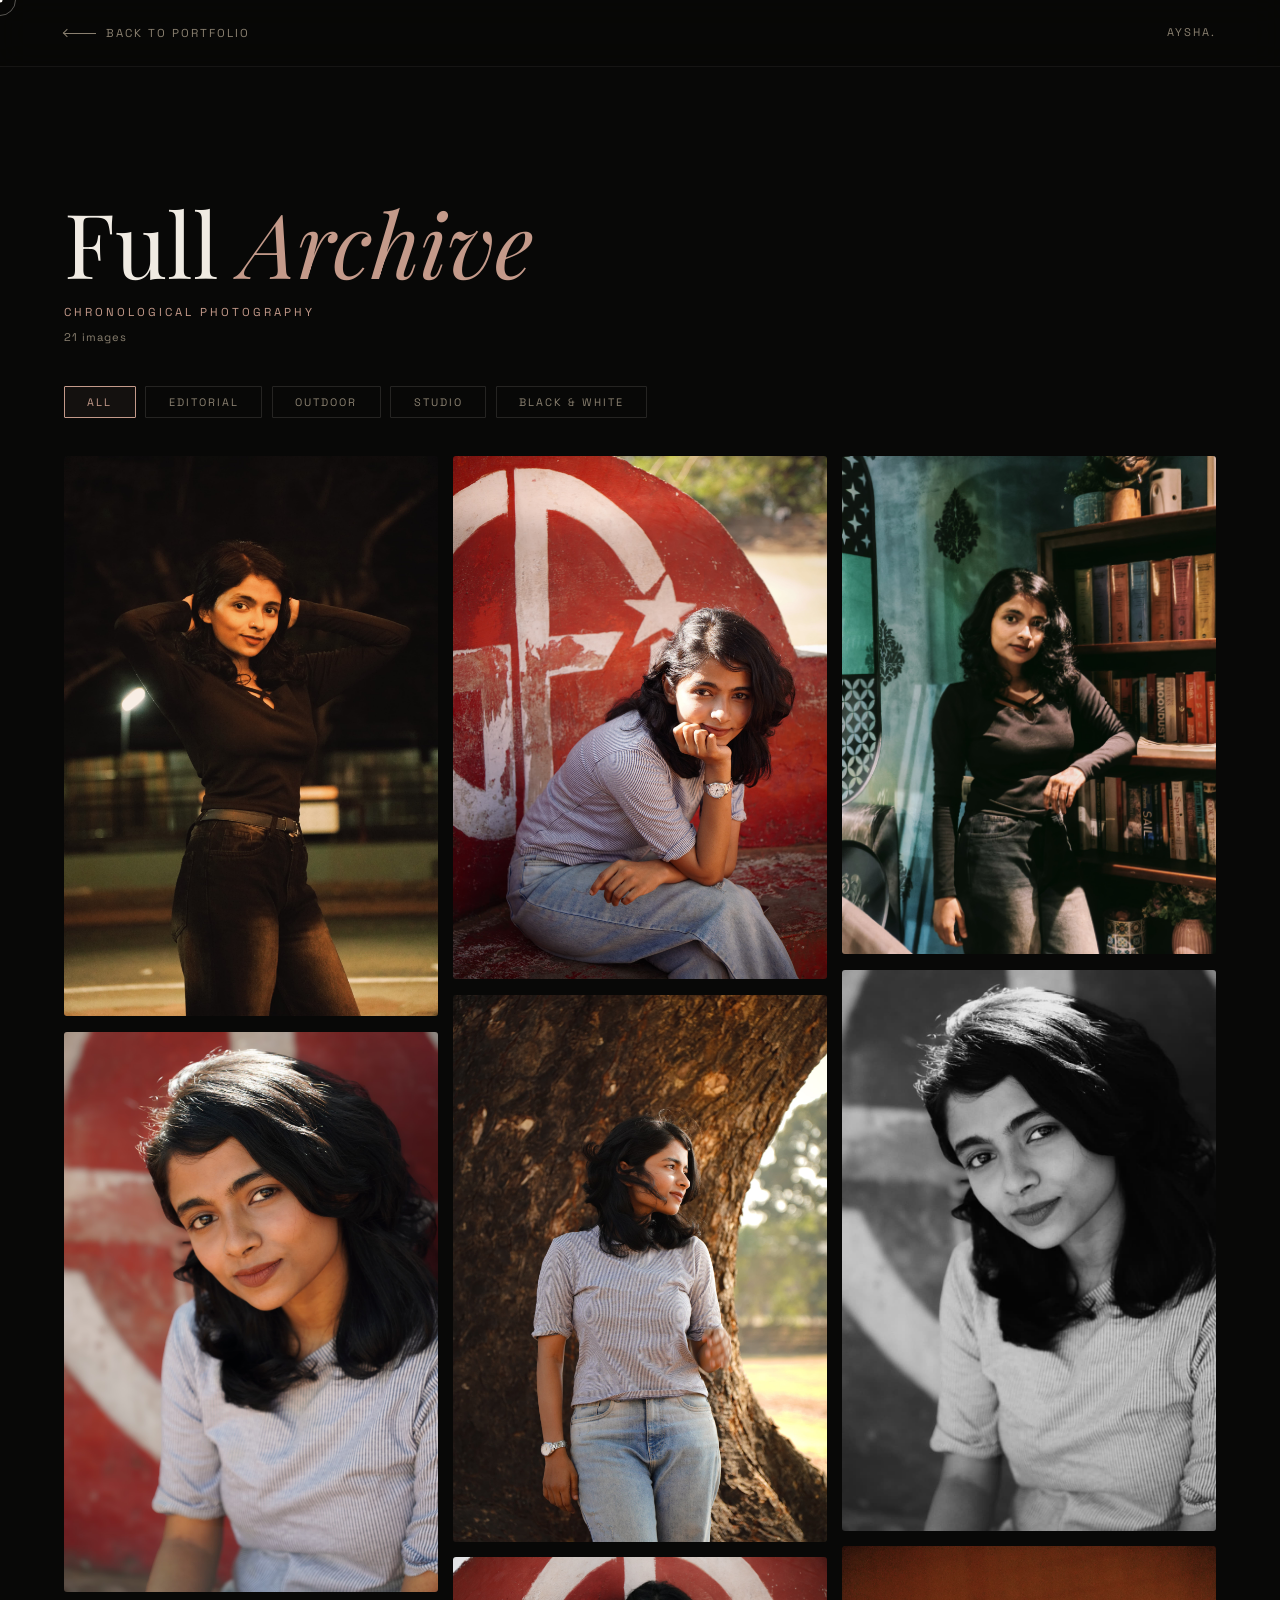
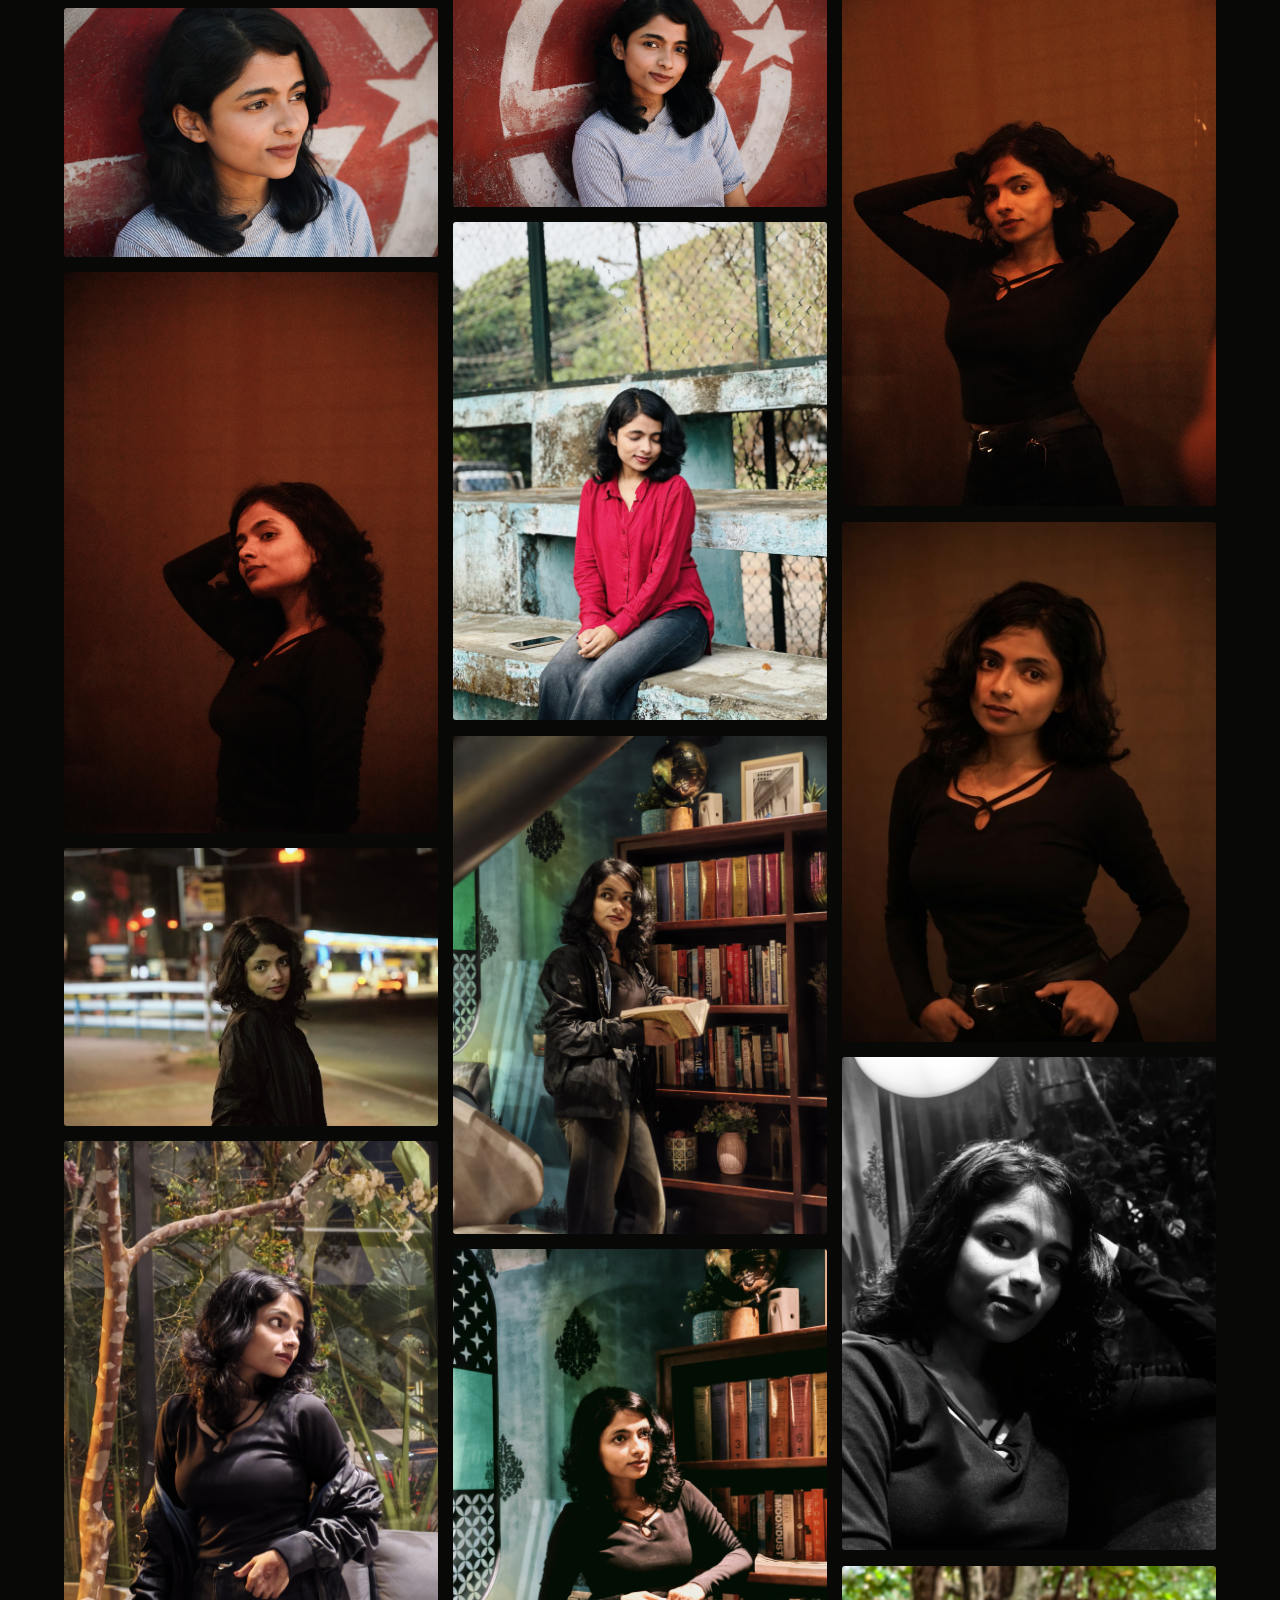
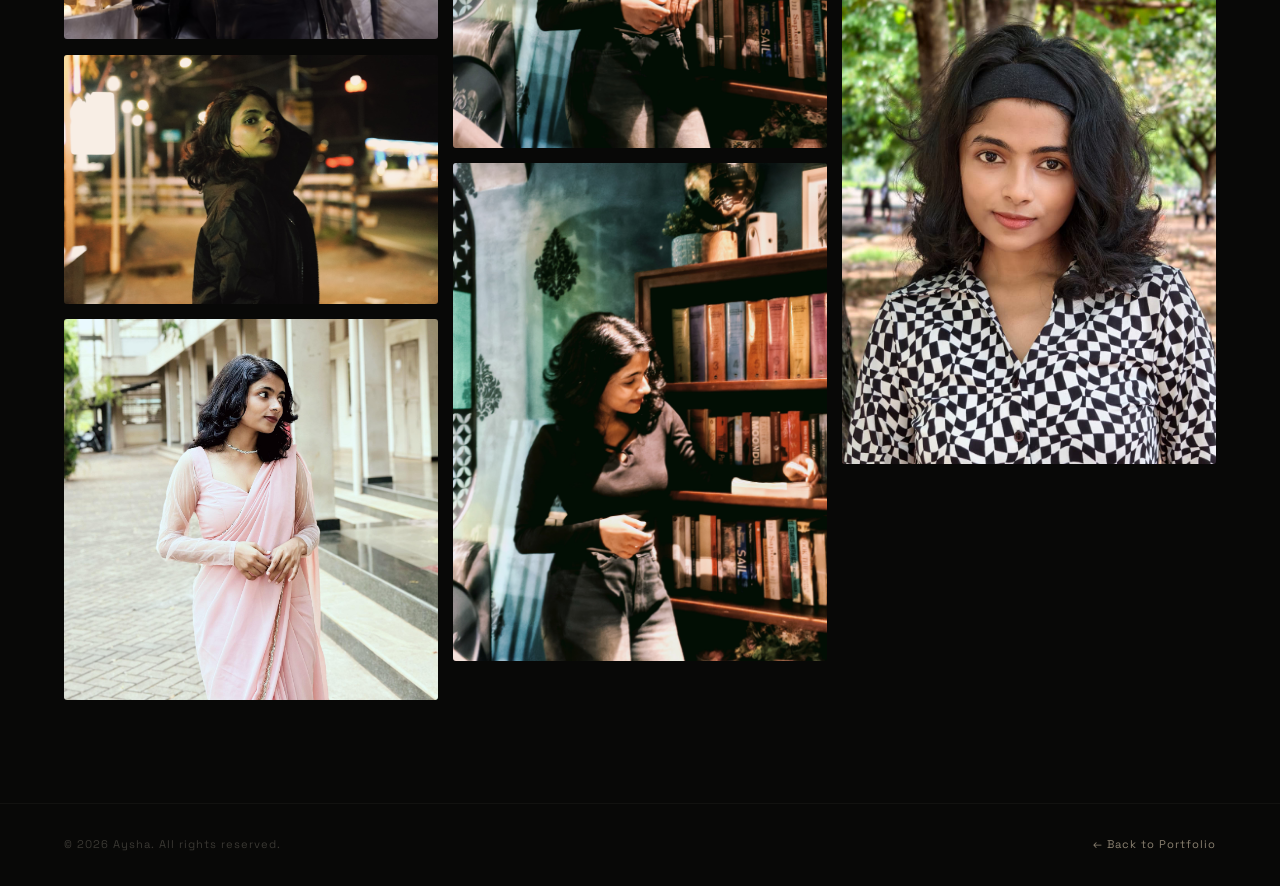
==== gallery.html @ 327cc2e7 "feat: portfolio implemented" ====
<!DOCTYPE html>
<html lang="en">

<head>
    <meta charset="UTF-8">
    <meta name="viewport" content="width=device-width, initial-scale=1.0">
    <title>Full Archive — Aysha Model Portfolio</title>
    <meta name="description" content="Complete photography archive of Aysha — editorial model. Browse all shoots, portraits, and fashion campaigns.">
    <link rel="preconnect" href="https://fonts.googleapis.com">
    <link rel="preconnect" href="https://fonts.gstatic.com" crossorigin>
    <link href="https://fonts.googleapis.com/css2?family=Cormorant+Garamond:ital,wght@0,300;0,400;0,600;1,300;1,400&family=Playfair+Display:ital,wght@0,400;0,700;1,400&family=Space+Grotesk:wght@300;400;500;600&display=swap" rel="stylesheet">
    <link rel="stylesheet" href="style.css">
</head>

<body>

    <!-- Custom Cursor -->
    <div class="cursor-dot" id="cursorDot"></div>
    <div class="cursor-outline" id="cursorOutline"></div>

    <!-- Lightbox -->
    <div class="lightbox" id="lightbox" role="dialog" aria-modal="true" aria-label="Image viewer">
        <button class="lightbox-close" id="lightboxClose" aria-label="Close">ESC / CLOSE</button>
        <button class="lightbox-nav lightbox-prev" id="lightboxPrev" aria-label="Previous">&#8592;</button>
        <img class="lightbox-img" id="lightboxImg" src="" alt="Enlarged portfolio image">
        <button class="lightbox-nav lightbox-next" id="lightboxNext" aria-label="Next">&#8594;</button>
    </div>

    <!-- ── Gallery Nav Bar ──────────────────────────────────── -->
    <nav class="gallery-nav-bar" aria-label="Gallery navigation">
        <a href="index.html" class="gallery-return" id="returnLink">
            <span class="gallery-return-arrow"></span>
            Back to Portfolio
        </a>
        <span style="font-family: var(--font-ui); font-size: 0.7rem; letter-spacing: 2px; text-transform: uppercase; color: var(--text-dim);">AYSHA.</span>
    </nav>

    <!-- ── Gallery Header ───────────────────────────────────── -->
    <section class="gallery-page-header">
        <h1 class="animate-up">Full <em>Archive</em></h1>
        <p class="gallery-subtitle animate-up" style="animation-delay: 0.15s;">Chronological Photography</p>
        <p class="gallery-count animate-up" id="galleryCount" style="animation-delay: 0.25s;">21 images</p>
    </section>

    <!-- ── Filter Bar ───────────────────────────────────────── -->
    <div class="filter-bar" role="group" aria-label="Filter photos by category">
        <button class="filter-btn active" data-filter="all" id="filterAll">All</button>
        <button class="filter-btn" data-filter="editorial" id="filterEditorial">Editorial</button>
        <button class="filter-btn" data-filter="outdoor" id="filterOutdoor">Outdoor</button>
        <button class="filter-btn" data-filter="studio" id="filterStudio">Studio</button>
        <button class="filter-btn" data-filter="bw" id="filterBW">Black &amp; White</button>
    </div>

    <!-- ── Masonry Gallery ───────────────────────────────────── -->
    <section class="masonry-gallery" id="masonryGallery" aria-label="Photo gallery">
        <div class="masonry-item reveal" data-category="editorial" data-src="images/gallery1.jpeg">
            <img src="images/gallery1.jpeg" alt="Editorial portrait 1" loading="lazy">
            <div class="masonry-hover-label"><span>Editorial</span></div>
        </div>
        <div class="masonry-item reveal" data-category="outdoor" data-src="images/gallery2.jpeg">
            <img src="images/gallery2.jpeg" alt="Outdoor portrait 2" loading="lazy">
            <div class="masonry-hover-label"><span>Outdoor</span></div>
        </div>
        <div class="masonry-item reveal" data-category="outdoor" data-src="images/gallery3.jpeg">
            <img src="images/gallery3.jpeg" alt="Outdoor portrait 3" loading="lazy">
            <div class="masonry-hover-label"><span>Outdoor</span></div>
        </div>
        <div class="masonry-item reveal" data-category="studio" data-src="images/gallery4.jpeg">
            <img src="images/gallery4.jpeg" alt="Studio portrait 4" loading="lazy">
            <div class="masonry-hover-label"><span>Studio</span></div>
        </div>
        <div class="masonry-item reveal" data-category="outdoor" data-src="images/gallery5.jpeg">
            <img src="images/gallery5.jpeg" alt="Outdoor portrait 5" loading="lazy">
            <div class="masonry-hover-label"><span>Outdoor</span></div>
        </div>
        <div class="masonry-item reveal" data-category="editorial" data-src="images/gallery6.jpeg">
            <img src="images/gallery6.jpeg" alt="Editorial portrait 6" loading="lazy">
            <div class="masonry-hover-label"><span>Editorial</span></div>
        </div>
        <div class="masonry-item reveal" data-category="outdoor" data-src="images/gallery7.jpeg">
            <img src="images/gallery7.jpeg" alt="Outdoor portrait 7" loading="lazy">
            <div class="masonry-hover-label"><span>Outdoor</span></div>
        </div>
        <div class="masonry-item reveal" data-category="editorial" data-src="images/gallery8.jpeg">
            <img src="images/gallery8.jpeg" alt="Editorial portrait 8" loading="lazy">
            <div class="masonry-hover-label"><span>Editorial</span></div>
        </div>
        <div class="masonry-item reveal" data-category="outdoor" data-src="images/gallery9.jpeg">
            <img src="images/gallery9.jpeg" alt="Outdoor portrait 9" loading="lazy">
            <div class="masonry-hover-label"><span>Outdoor</span></div>
        </div>
        <div class="masonry-item reveal" data-category="outdoor" data-src="images/gallery10.jpeg">
            <img src="images/gallery10.jpeg" alt="Outdoor portrait 10" loading="lazy">
            <div class="masonry-hover-label"><span>Outdoor</span></div>
        </div>
        <div class="masonry-item reveal" data-category="editorial" data-src="images/gallery11.jpeg">
            <img src="images/gallery11.jpeg" alt="Editorial portrait 11" loading="lazy">
            <div class="masonry-hover-label"><span>Editorial</span></div>
        </div>
        <div class="masonry-item reveal" data-category="outdoor" data-src="images/gallery12.jpeg">
            <img src="images/gallery12.jpeg" alt="Outdoor portrait 12" loading="lazy">
            <div class="masonry-hover-label"><span>Outdoor</span></div>
        </div>
        <div class="masonry-item reveal" data-category="outdoor" data-src="images/gallery13.jpeg">
            <img src="images/gallery13.jpeg" alt="Outdoor portrait 13" loading="lazy">
            <div class="masonry-hover-label"><span>Outdoor</span></div>
        </div>
        <div class="masonry-item reveal" data-category="editorial" data-src="images/gallery14.jpeg">
            <img src="images/gallery14.jpeg" alt="Editorial portrait 14" loading="lazy">
            <div class="masonry-hover-label"><span>Editorial</span></div>
        </div>
        <div class="masonry-item reveal" data-category="outdoor" data-src="images/gallery15.jpeg">
            <img src="images/gallery15.jpeg" alt="Outdoor portrait 15" loading="lazy">
            <div class="masonry-hover-label"><span>Outdoor</span></div>
        </div>
        <div class="masonry-item reveal" data-category="outdoor" data-src="images/gallery16.jpeg">
            <img src="images/gallery16.jpeg" alt="Outdoor portrait 16" loading="lazy">
            <div class="masonry-hover-label"><span>Outdoor</span></div>
        </div>
        <div class="masonry-item reveal" data-category="outdoor" data-src="images/gallery18.jpeg">
            <img src="images/gallery18.jpeg" alt="Outdoor portrait 18" loading="lazy">
            <div class="masonry-hover-label"><span>Outdoor</span></div>
        </div>
        <div class="masonry-item reveal" data-category="studio" data-src="images/gallery19.jpeg">
            <img src="images/gallery19.jpeg" alt="Studio portrait 19" loading="lazy">
            <div class="masonry-hover-label"><span>Studio</span></div>
        </div>
        <div class="masonry-item reveal" data-category="outdoor" data-src="images/gallery20.jpeg">
            <img src="images/gallery20.jpeg" alt="Outdoor portrait 20" loading="lazy">
            <div class="masonry-hover-label"><span>Outdoor</span></div>
        </div>
        <div class="masonry-item reveal" data-category="bw" data-src="images/gallery21.jpeg">
            <img src="images/gallery21.jpeg" alt="Black and white portrait 21" loading="lazy">
            <div class="masonry-hover-label"><span>B&amp;W</span></div>
        </div>
        <div class="masonry-item reveal" data-category="editorial" data-src="images/gallery22.jpeg">
            <img src="images/gallery22.jpeg" alt="Editorial portrait 22" loading="lazy">
            <div class="masonry-hover-label"><span>Editorial</span></div>
        </div>
    </section>

    <footer class="footer-2026">
        <span>&copy; 2026 Aysha. All rights reserved.</span>
        <a href="index.html" style="font-family: var(--font-ui); font-size: 0.7rem; letter-spacing: 1px; color: var(--text-dim); transition: color 0.3s;" onmouseover="this.style.color='var(--text)'" onmouseout="this.style.color='var(--text-dim)'">← Back to Portfolio</a>
    </footer>

    <script>
        // ── Custom Cursor ─────────────────────────────────────
        const cursorDot = document.getElementById('cursorDot');
        const cursorOutline = document.getElementById('cursorOutline');

        window.addEventListener('mousemove', (e) => {
            const { clientX: x, clientY: y } = e;
            cursorDot.style.left = `${x}px`;
            cursorDot.style.top  = `${y}px`;
            if (cursorOutline.animate) {
                cursorOutline.animate(
                    { left: `${x}px`, top: `${y}px` },
                    { duration: 500, fill: 'forwards' }
                );
            } else {
                cursorOutline.style.left = `${x}px`;
                cursorOutline.style.top  = `${y}px`;
            }
        });

        // ── Intersection Observer ─────────────────────────────
        const revealEls = document.querySelectorAll('.reveal, .animate-up');
        const observer = new IntersectionObserver((entries) => {
            entries.forEach(entry => {
                if (entry.isIntersecting) {
                    entry.target.classList.add('active');
                    observer.unobserve(entry.target);
                }
            });
        }, { threshold: 0.06, rootMargin: '0px 0px -40px 0px' });
        revealEls.forEach(el => observer.observe(el));

        // ── Gallery Filter ────────────────────────────────────
        const filterBtns = document.querySelectorAll('.filter-btn');
        const allItems   = document.querySelectorAll('.masonry-item');
        const countEl    = document.getElementById('galleryCount');

        function applyFilter(filter) {
            let count = 0;
            allItems.forEach(item => {
                const match = filter === 'all' || item.dataset.category === filter;
                if (match) {
                    item.classList.remove('filtered-out');
                    count++;
                } else {
                    item.classList.add('filtered-out');
                }
            });
            countEl.textContent = `${count} image${count !== 1 ? 's' : ''}`;
        }

        filterBtns.forEach(btn => {
            btn.addEventListener('click', () => {
                filterBtns.forEach(b => b.classList.remove('active'));
                btn.classList.add('active');
                applyFilter(btn.dataset.filter);
            });
        });

        // ── Lightbox ──────────────────────────────────────────
        const lightbox      = document.getElementById('lightbox');
        const lightboxImg   = document.getElementById('lightboxImg');
        const lightboxClose = document.getElementById('lightboxClose');
        const lightboxPrev  = document.getElementById('lightboxPrev');
        const lightboxNext  = document.getElementById('lightboxNext');

        let visibleItems = [];
        let currentIndex = 0;

        function getVisibleItems() {
            return Array.from(allItems).filter(i => !i.classList.contains('filtered-out'));
        }

        function openLightbox(index) {
            visibleItems = getVisibleItems();
            currentIndex = index;
            lightboxImg.src = visibleItems[currentIndex].dataset.src;
            lightboxImg.alt = visibleItems[currentIndex].querySelector('img').alt;
            lightbox.classList.add('open');
            document.body.style.overflow = 'hidden';
        }

        function closeLightbox() {
            lightbox.classList.remove('open');
            document.body.style.overflow = '';
        }

        function prevImage() {
            currentIndex = (currentIndex - 1 + visibleItems.length) % visibleItems.length;
            lightboxImg.src = visibleItems[currentIndex].dataset.src;
        }

        function nextImage() {
            currentIndex = (currentIndex + 1) % visibleItems.length;
            lightboxImg.src = visibleItems[currentIndex].dataset.src;
        }

        allItems.forEach((item, i) => {
            item.addEventListener('click', () => {
                const visible = getVisibleItems();
                const vIdx = visible.indexOf(item);
                if (vIdx !== -1) openLightbox(vIdx);
            });
        });

        lightboxClose.addEventListener('click', closeLightbox);
        lightboxPrev.addEventListener('click', prevImage);
        lightboxNext.addEventListener('click', nextImage);
        lightbox.addEventListener('click', (e) => { if (e.target === lightbox) closeLightbox(); });
        document.addEventListener('keydown', (e) => {
            if (!lightbox.classList.contains('open')) return;
            if (e.key === 'Escape')      closeLightbox();
            if (e.key === 'ArrowLeft')  prevImage();
            if (e.key === 'ArrowRight') nextImage();
        });
    </script>
</body>

</html>
---- style.css ----
/* ============================================================
   AYSHA — Editorial Model Portfolio
   2026 Premium Redesign
   ============================================================ */

@import url('https://fonts.googleapis.com/css2?family=Cormorant+Garamond:ital,wght@0,300;0,400;0,600;1,300;1,400&family=Playfair+Display:ital,wght@0,400;0,700;1,400&family=Space+Grotesk:wght@300;400;500;600&display=swap');

/* ── CSS Tokens ──────────────────────────────────────────── */
:root {
    --bg:           #080807;
    --bg-2:         #111010;
    --surface:      #1a1917;
    --text:         #f0ebe3;
    --text-dim:     #8a8070;
    --accent:       #c49a8a;       /* dusty rose */
    --gold:         #b8905a;       /* amber gold  */
    --white:        #faf8f5;

    --font-display: 'Playfair Display', serif;
    --font-body:    'Cormorant Garamond', serif;
    --font-ui:      'Space Grotesk', sans-serif;

    --ease-out:     cubic-bezier(0.16, 1, 0.3, 1);
    --ease-in-out:  cubic-bezier(0.45, 0, 0.55, 1);

    --nav-h:        5rem;
    --gap:          1.2vw;
    --radius:       3px;
}

/* ── Reset ───────────────────────────────────────────────── */
*, *::before, *::after {
    margin: 0;
    padding: 0;
    box-sizing: border-box;
    cursor: none;
}

html {
    scroll-behavior: smooth;
    background-color: var(--bg);
}

body {
    background-color: var(--bg);
    color: var(--text);
    font-family: var(--font-body);
    overflow-x: hidden;
    line-height: 1.6;
    -webkit-font-smoothing: antialiased;
}

img {
    display: block;
    max-width: 100%;
}

a {
    color: inherit;
    text-decoration: none;
}

/* ── Custom Cursor ───────────────────────────────────────── */
.cursor-dot {
    position: fixed;
    top: 0; left: 0;
    width: 5px; height: 5px;
    background: var(--white);
    border-radius: 50%;
    z-index: 10000;
    pointer-events: none;
    transform: translate(-50%, -50%);
    transition: width 0.2s, height 0.2s, background 0.2s;
}

.cursor-outline {
    position: fixed;
    top: 0; left: 0;
    width: 32px; height: 32px;
    border: 1px solid rgba(240, 235, 227, 0.35);
    border-radius: 50%;
    z-index: 9999;
    pointer-events: none;
    transform: translate(-50%, -50%);
    transition: width 0.25s var(--ease-out),
                height 0.25s var(--ease-out),
                border-color 0.25s,
                background 0.25s;
}

body:has(a:hover) .cursor-outline,
body:has(button:hover) .cursor-outline {
    width: 52px; height: 52px;
    background: rgba(196, 154, 138, 0.08);
    border-color: var(--accent);
}

/* ── Scroll Animations ───────────────────────────────────── */
.reveal, .animate-up {
    opacity: 0;
    transform: translateY(48px);
    transition: opacity 1.1s var(--ease-out), transform 1.1s var(--ease-out);
}
.reveal.active, .animate-up.active {
    opacity: 1;
    transform: translateY(0);
}
.reveal-left {
    opacity: 0;
    transform: translateX(-60px);
    transition: opacity 1.1s var(--ease-out), transform 1.1s var(--ease-out);
}
.reveal-left.active {
    opacity: 1;
    transform: translateX(0);
}
.reveal-right {
    opacity: 0;
    transform: translateX(60px);
    transition: opacity 1.1s var(--ease-out), transform 1.1s var(--ease-out);
}
.reveal-right.active {
    opacity: 1;
    transform: translateX(0);
}

/* ── Typography ──────────────────────────────────────────── */
h1, h2, h3, h4 {
    font-family: var(--font-display);
    font-weight: 400;
    line-height: 1;
}

.ui-text {
    font-family: var(--font-ui);
}

.section-padding {
    padding: 9vw 5vw;
}

/* ── Navigation ──────────────────────────────────────────── */
.nav-minimal {
    position: fixed;
    top: 0;
    width: 100%;
    height: var(--nav-h);
    padding: 0 4vw;
    display: flex;
    justify-content: space-between;
    align-items: center;
    z-index: 1000;
    transition: background 0.5s, backdrop-filter 0.5s, border-color 0.5s;
    border-bottom: 1px solid transparent;
}

.nav-minimal.scrolled {
    background: rgba(8, 8, 7, 0.72);
    backdrop-filter: blur(18px) saturate(1.3);
    -webkit-backdrop-filter: blur(18px) saturate(1.3);
    border-bottom-color: rgba(240, 235, 227, 0.06);
}

.logo {
    font-family: var(--font-ui);
    font-weight: 600;
    letter-spacing: 3px;
    font-size: 1.15rem;
    color: var(--white);
    transition: color 0.3s;
}

.logo:hover {
    color: var(--accent);
}

.nav-links {
    display: flex;
    align-items: center;
    gap: 3vw;
}

.nav-links a {
    font-family: var(--font-ui);
    font-size: 0.75rem;
    text-transform: uppercase;
    letter-spacing: 2px;
    color: rgba(240, 235, 227, 0.8);
    position: relative;
    transition: color 0.3s;
}

.nav-links a::after {
    content: '';
    position: absolute;
    bottom: -4px;
    left: 0;
    width: 0;
    height: 1px;
    background: var(--accent);
    transition: width 0.4s var(--ease-out);
}

.nav-links a:hover {
    color: var(--white);
}

.nav-links a:hover::after {
    width: 100%;
}

/* ── Hero — Split Panel ──────────────────────────────────── */
.hero-2026 {
    height: 100vh;
    min-height: 700px;
    display: grid;
    grid-template-columns: 1fr 1fr;
    position: relative;
    overflow: hidden;
}

.hero-left {
    display: flex;
    flex-direction: column;
    justify-content: flex-end;
    padding: 0 5vw 8vh 5vw;
    z-index: 3;
    position: relative;
}

.hero-eyebrow {
    font-family: var(--font-ui);
    font-size: 0.72rem;
    letter-spacing: 4px;
    text-transform: uppercase;
    color: var(--accent);
    margin-bottom: 1.8rem;
    opacity: 0;
    transform: translateY(20px);
    animation: fadeSlideUp 0.9s 0.3s var(--ease-out) forwards;
}

.hero-name {
    font-family: var(--font-display);
    font-size: clamp(5.5rem, 8.5vw, 11rem);
    font-weight: 400;
    line-height: 0.88;
    letter-spacing: -2px;
    color: var(--white);
    opacity: 0;
    animation: fadeSlideUp 1s 0.55s var(--ease-out) forwards;
}

.hero-name em {
    font-style: italic;
    color: var(--accent);
    display: block;
}

.hero-tagline {
    font-family: var(--font-body);
    font-size: clamp(1rem, 1.4vw, 1.4rem);
    color: var(--text-dim);
    font-style: italic;
    max-width: 320px;
    line-height: 1.5;
    margin-top: 2rem;
    opacity: 0;
    animation: fadeSlideUp 1s 0.8s var(--ease-out) forwards;
}

.hero-cta-row {
    display: flex;
    gap: 1.5rem;
    align-items: center;
    margin-top: 3rem;
    opacity: 0;
    animation: fadeSlideUp 1s 1s var(--ease-out) forwards;
}

@keyframes fadeSlideUp {
    to { opacity: 1; transform: translateY(0); }
}

.hero-right {
    position: relative;
    overflow: hidden;
}

.hero-image {
    position: absolute;
    inset: 0;
    background-size: cover;
    background-position: center top;
    animation: kenBurns 22s infinite alternate linear;
}

@keyframes kenBurns {
    0%   { transform: scale(1) translateX(0); }
    100% { transform: scale(1.07) translateX(-2%); }
}

.hero-right-overlay {
    position: absolute;
    inset: 0;
    background: linear-gradient(to right, var(--bg) 0%, transparent 35%);
    z-index: 2;
}

.scroll-indicator {
    position: absolute;
    bottom: 4rem;
    left: 5vw;
    z-index: 5;
    display: flex;
    flex-direction: column;
    align-items: center;
    gap: 0.8rem;
    font-family: var(--font-ui);
    font-size: 0.65rem;
    letter-spacing: 3px;
    text-transform: uppercase;
    color: var(--text-dim);
    opacity: 0;
    animation: fadeSlideUp 1s 1.3s var(--ease-out) forwards;
}

.scroll-indicator .line {
    width: 1px;
    height: 50px;
    background: linear-gradient(to bottom, transparent, var(--accent));
    animation: scrollLine 2s 1.5s infinite;
}

@keyframes scrollLine {
    0% { transform: scaleY(0); transform-origin: top; }
    50% { transform: scaleY(1); transform-origin: top; }
    51% { transform: scaleY(1); transform-origin: bottom; }
    100% { transform: scaleY(0); transform-origin: bottom; }
}

/* ── Stats Bar ───────────────────────────────────────────── */
.stats-bar {
    display: grid;
    grid-template-columns: repeat(3, 1fr);
    border-top: 1px solid rgba(240, 235, 227, 0.07);
    border-bottom: 1px solid rgba(240, 235, 227, 0.07);
    background: var(--bg-2);
}

.stat-item {
    padding: 2.5rem 5vw;
    border-right: 1px solid rgba(240, 235, 227, 0.07);
    display: flex;
    flex-direction: column;
    gap: 0.3rem;
}

.stat-item:last-child {
    border-right: none;
}

.stat-number {
    font-family: var(--font-display);
    font-size: clamp(2rem, 3.5vw, 3.5rem);
    line-height: 1;
    color: var(--white);
}

.stat-label {
    font-family: var(--font-ui);
    font-size: 0.7rem;
    letter-spacing: 2px;
    text-transform: uppercase;
    color: var(--text-dim);
}

/* ── Bento / Portfolio Grid ──────────────────────────────── */
.bento-section {
    padding-top: 7vw;
    padding-bottom: 7vw;
}

.section-header {
    display: flex;
    justify-content: space-between;
    align-items: flex-end;
    margin-bottom: 3rem;
    padding: 0 5vw;
}

.section-header h2 {
    font-size: clamp(2.5rem, 5vw, 5rem);
}

.section-header h2 span {
    color: var(--accent);
    font-style: italic;
}

.section-header-right {
    font-family: var(--font-ui);
    font-size: 0.72rem;
    letter-spacing: 2px;
    text-transform: uppercase;
    color: var(--text-dim);
    text-align: right;
    line-height: 1.6;
}

.bento-grid {
    display: grid;
    grid-template-columns: repeat(12, 1fr);
    grid-auto-rows: 10vw;
    gap: var(--gap);
    padding: 0 5vw;
}

/* Individual grid placements */
.bento-item {
    position: relative;
    overflow: hidden;
    border-radius: var(--radius);
    background: var(--surface);
}

.bento-item img {
    width: 100%;
    height: 100%;
    object-fit: cover;
    transition: transform 1.4s var(--ease-out);
}

.bento-item:hover img {
    transform: scale(1.08);
}

/* Overlay */
.bento-overlay {
    position: absolute;
    inset: 0;
    background: linear-gradient(to top, rgba(8, 8, 7, 0.7) 0%, transparent 55%);
    display: flex;
    align-items: flex-end;
    padding: 1.5rem;
    opacity: 0;
    transition: opacity 0.5s;
}

.bento-item:hover .bento-overlay {
    opacity: 1;
}

.bento-overlay-content {
    display: flex;
    justify-content: space-between;
    align-items: flex-end;
    width: 100%;
}

.bento-overlay-label {
    font-family: var(--font-ui);
    font-size: 0.68rem;
    letter-spacing: 2px;
    text-transform: uppercase;
    color: var(--accent);
}

.bento-overlay-num {
    font-family: var(--font-display);
    font-size: 2.5rem;
    line-height: 1;
    color: rgba(240, 235, 227, 0.15);
}

/* Grid span classes */
.gi-1  { grid-column: span 4; grid-row: span 4; }   /* tall portrait  */
.gi-2  { grid-column: span 5; grid-row: span 2; }   /* landscape      */
.gi-3  { grid-column: span 3; grid-row: span 2; }   /* square-ish     */
.gi-4  { grid-column: span 5; grid-row: span 3; }   /* tall rect      */
.gi-5  { grid-column: span 4; grid-row: span 2; }   /* mid landscape  */
.gi-6  { grid-column: span 3; grid-row: span 3; }   /* portrait       */

.archive-action {
    text-align: center;
    margin-top: 4rem;
    padding: 0 5vw;
}

/* ── Buttons ─────────────────────────────────────────────── */
.btn-modern {
    display: inline-block;
    padding: 0.9rem 2.8rem;
    border: 1px solid var(--accent);
    color: var(--text);
    font-family: var(--font-ui);
    font-size: 0.72rem;
    text-transform: uppercase;
    letter-spacing: 2.5px;
    position: relative;
    overflow: hidden;
    transition: color 0.4s;
    border-radius: 1px;
    z-index: 1;
}

.btn-modern::before {
    content: '';
    position: absolute;
    inset: 0;
    background: var(--accent);
    transform: scaleX(0);
    transform-origin: left;
    transition: transform 0.45s var(--ease-out);
    z-index: -1;
}

.btn-modern:hover {
    color: var(--bg);
}

.btn-modern:hover::before {
    transform: scaleX(1);
}

.btn-ghost {
    display: inline-block;
    padding: 0.9rem 2.8rem;
    color: var(--text-dim);
    font-family: var(--font-ui);
    font-size: 0.72rem;
    text-transform: uppercase;
    letter-spacing: 2.5px;
    transition: color 0.3s;
    border-radius: 1px;
}

.btn-ghost:hover {
    color: var(--text);
}

/* ── About Section ───────────────────────────────────────── */
.about-2026 {
    padding: 9vw 5vw;
    position: relative;
    overflow: hidden;
}

.about-2026::before {
    content: 'STORY';
    position: absolute;
    top: 50%;
    left: -2%;
    transform: translateY(-50%);
    font-family: var(--font-display);
    font-size: clamp(8rem, 18vw, 22rem);
    color: rgba(240, 235, 227, 0.02);
    line-height: 1;
    white-space: nowrap;
    pointer-events: none;
    user-select: none;
}

.about-grid {
    display: grid;
    grid-template-columns: 42% 1fr;
    gap: 8vw;
    align-items: center;
    position: relative;
    z-index: 1;
}

.about-image-wrapper {
    position: relative;
}

.about-image-wrapper img {
    width: 100%;
    aspect-ratio: 3 / 4;
    object-fit: cover;
    object-position: center top;
    border-radius: var(--radius);
    display: block;
}

.about-image-badge {
    position: absolute;
    bottom: -2rem;
    right: -2rem;
    width: 8rem;
    height: 8rem;
    border-radius: 50%;
    background: var(--accent);
    display: flex;
    align-items: center;
    justify-content: center;
    text-align: center;
    font-family: var(--font-ui);
    font-size: 0.65rem;
    letter-spacing: 1.5px;
    text-transform: uppercase;
    color: var(--bg);
    line-height: 1.4;
    animation: badgeSpin 12s linear infinite;
}

@keyframes badgeSpin {
    to { transform: rotate(360deg); }
}

.about-image-badge-inner {
    animation: badgeSpin 12s linear infinite reverse;
}

.about-content {
    display: flex;
    flex-direction: column;
    gap: 0;
}

.about-eyebrow {
    font-family: var(--font-ui);
    font-size: 0.7rem;
    letter-spacing: 3px;
    text-transform: uppercase;
    color: var(--accent);
    margin-bottom: 1.5rem;
}

.about-content h2 {
    font-size: clamp(2.8rem, 5vw, 5.5rem);
    line-height: 1.05;
    margin-bottom: 2rem;
}

.about-content h2 i {
    font-style: italic;
    color: var(--accent);
}

.about-pull-quote {
    font-family: var(--font-body);
    font-style: italic;
    font-size: clamp(1.2rem, 2vw, 1.7rem);
    color: var(--text);
    line-height: 1.5;
    border-left: 2px solid var(--accent);
    padding-left: 1.5rem;
    margin: 2rem 0;
}

.about-body {
    font-family: var(--font-body);
    font-size: clamp(1rem, 1.3vw, 1.2rem);
    color: var(--text-dim);
    line-height: 1.8;
    max-width: 480px;
    margin-bottom: 2.5rem;
}

.about-specs {
    display: flex;
    gap: 3rem;
    flex-wrap: wrap;
    margin-top: 1rem;
    margin-bottom: 2.5rem;
}

.about-spec {
    display: flex;
    flex-direction: column;
    gap: 0.2rem;
}

.about-spec-key {
    font-family: var(--font-ui);
    font-size: 0.65rem;
    letter-spacing: 2px;
    text-transform: uppercase;
    color: var(--text-dim);
}

.about-spec-val {
    font-family: var(--font-body);
    font-size: 1.1rem;
    color: var(--text);
}

/* ── Marquee Ticker ──────────────────────────────────────── */
.marquee-strip {
    overflow: hidden;
    background: var(--accent);
    padding: 1rem 0;
    white-space: nowrap;
    position: relative;
}

.marquee-inner {
    display: inline-flex;
    animation: marqueeScroll 20s linear infinite;
}

.marquee-inner span {
    font-family: var(--font-ui);
    font-size: 0.72rem;
    letter-spacing: 3px;
    text-transform: uppercase;
    color: var(--bg);
    padding: 0 3rem;
}

.marquee-inner span::before {
    content: '✦';
    margin-right: 3rem;
    opacity: 0.6;
}

@keyframes marqueeScroll {
    from { transform: translateX(0); }
    to   { transform: translateX(-50%); }
}

/* ── Contact Section ─────────────────────────────────────── */
.contact-2026 {
    padding: 9vw 5vw 6vw;
    position: relative;
    overflow: hidden;
}

.contact-eyebrow {
    font-family: var(--font-ui);
    font-size: 0.7rem;
    letter-spacing: 3px;
    text-transform: uppercase;
    color: var(--accent);
    margin-bottom: 1.5rem;
}

.contact-2026 .giant-heading {
    font-family: var(--font-display);
    font-size: clamp(5rem, 11vw, 13rem);
    line-height: 0.92;
    margin-bottom: 5rem;
}

.contact-2026 .giant-heading i {
    color: var(--accent);
    font-style: italic;
}

.contact-grid {
    display: grid;
    grid-template-columns: 1fr 1fr;
    gap: 4vw;
    border-top: 1px solid rgba(240, 235, 227, 0.07);
    padding-top: 3rem;
}

.contact-col-label {
    font-family: var(--font-ui);
    font-size: 0.65rem;
    letter-spacing: 2px;
    text-transform: uppercase;
    color: var(--text-dim);
    margin-bottom: 1.2rem;
}

.social-list {
    display: flex;
    flex-direction: column;
    gap: 0.6rem;
}

.hover-underline {
    font-family: var(--font-body);
    font-size: clamp(1.1rem, 1.5vw, 1.5rem);
    color: var(--text);
    position: relative;
    display: inline-block;
    transition: color 0.3s;
}

.hover-underline::after {
    content: '';
    position: absolute;
    bottom: -2px;
    left: 0;
    width: 0;
    height: 1px;
    background: var(--accent);
    transition: width 0.4s var(--ease-out);
}

.hover-underline:hover {
    color: var(--accent);
}

.hover-underline:hover::after {
    width: 100%;
}

.email-block {
    display: flex;
    flex-direction: column;
    justify-content: flex-end;
}

.email-label {
    font-family: var(--font-ui);
    font-size: 0.65rem;
    letter-spacing: 2px;
    text-transform: uppercase;
    color: var(--text-dim);
    margin-bottom: 0.5rem;
}

.email-link {
    font-family: var(--font-body);
    font-size: clamp(1.1rem, 1.8vw, 1.8rem);
    color: var(--text);
    transition: color 0.3s;
    position: relative;
    display: inline-block;
}

.email-link::after {
    content: '';
    position: absolute;
    bottom: -2px;
    left: 0;
    width: 0;
    height: 1px;
    background: var(--accent);
    transition: width 0.4s var(--ease-out);
}

.email-link:hover {
    color: var(--accent);
}

.email-link:hover::after {
    width: 100%;
}

/* ── Footer ──────────────────────────────────────────────── */
.footer-2026 {
    padding: 2rem 5vw;
    display: flex;
    justify-content: space-between;
    align-items: center;
    font-family: var(--font-ui);
    font-size: 0.7rem;
    letter-spacing: 1px;
    color: #3a3833;
    border-top: 1px solid rgba(240, 235, 227, 0.04);
}

/* ── Lightbox ────────────────────────────────────────────── */
.lightbox {
    position: fixed;
    inset: 0;
    z-index: 9990;
    display: flex;
    align-items: center;
    justify-content: center;
    background: rgba(5, 5, 4, 0.96);
    opacity: 0;
    visibility: hidden;
    transition: opacity 0.4s, visibility 0.4s;
}

.lightbox.open {
    opacity: 1;
    visibility: visible;
}

.lightbox-img {
    max-width: 90vw;
    max-height: 90vh;
    object-fit: contain;
    border-radius: var(--radius);
    transform: scale(0.94);
    transition: transform 0.4s var(--ease-out);
}

.lightbox.open .lightbox-img {
    transform: scale(1);
}

.lightbox-close {
    position: absolute;
    top: 2rem;
    right: 2.5rem;
    font-family: var(--font-ui);
    font-size: 0.7rem;
    letter-spacing: 2px;
    text-transform: uppercase;
    color: var(--text-dim);
    background: none;
    border: none;
    transition: color 0.3s;
    padding: 0.5rem;
}

.lightbox-close:hover {
    color: var(--text);
}

.lightbox-nav {
    position: absolute;
    top: 50%;
    transform: translateY(-50%);
    background: none;
    border: 1px solid rgba(240, 235, 227, 0.15);
    color: var(--text-dim);
    width: 3rem;
    height: 3rem;
    border-radius: 50%;
    font-size: 1.2rem;
    transition: border-color 0.3s, color 0.3s;
    display: flex;
    align-items: center;
    justify-content: center;
}

.lightbox-nav:hover {
    border-color: var(--accent);
    color: var(--accent);
}

.lightbox-prev { left: 2rem; }
.lightbox-next { right: 2rem; }

/* ── Gallery Page ────────────────────────────────────────── */
.gallery-page-header {
    padding: calc(var(--nav-h) + 4vw) 5vw 3vw;
}

.gallery-page-header h1 {
    font-size: clamp(3rem, 7vw, 8rem);
    line-height: 0.95;
    margin-bottom: 1.2rem;
}

.gallery-page-header h1 em {
    color: var(--accent);
    font-style: italic;
}

.gallery-page-header .gallery-subtitle {
    font-family: var(--font-ui);
    font-size: 0.72rem;
    letter-spacing: 3px;
    text-transform: uppercase;
    color: var(--accent);
}

.gallery-count {
    font-family: var(--font-ui);
    font-size: 0.7rem;
    letter-spacing: 1px;
    color: var(--text-dim);
    margin-top: 0.5rem;
}

/* Filter bar */
.filter-bar {
    display: flex;
    gap: 0.6rem;
    padding: 0 5vw 3vw;
    flex-wrap: wrap;
}

.filter-btn {
    font-family: var(--font-ui);
    font-size: 0.68rem;
    letter-spacing: 2px;
    text-transform: uppercase;
    padding: 0.5rem 1.4rem;
    border: 1px solid rgba(240, 235, 227, 0.12);
    background: transparent;
    color: var(--text-dim);
    border-radius: 1px;
    transition: border-color 0.3s, color 0.3s, background 0.3s;
}

.filter-btn:hover,
.filter-btn.active {
    border-color: var(--accent);
    color: var(--accent);
    background: rgba(196, 154, 138, 0.06);
}

/* Masonry Gallery */
.masonry-gallery {
    columns: 3;
    column-gap: 1.2vw;
    padding: 0 5vw 8vw;
}

.masonry-item {
    break-inside: avoid;
    margin-bottom: 1.2vw;
    position: relative;
    overflow: hidden;
    border-radius: var(--radius);
    cursor: pointer;
}

.masonry-item img {
    width: 100%;
    height: auto;
    display: block;
    transition: transform 1.2s var(--ease-out), filter 0.5s;
}

.masonry-item:hover img {
    transform: scale(1.05);
    filter: brightness(0.85);
}

.masonry-hover-label {
    position: absolute;
    bottom: 0;
    left: 0;
    right: 0;
    padding: 1.5rem;
    background: linear-gradient(to top, rgba(8,8,7,0.75) 0%, transparent 100%);
    display: flex;
    align-items: flex-end;
    opacity: 0;
    transform: translateY(10px);
    transition: opacity 0.45s, transform 0.45s;
}

.masonry-item:hover .masonry-hover-label {
    opacity: 1;
    transform: translateY(0);
}

.masonry-hover-label span {
    font-family: var(--font-ui);
    font-size: 0.65rem;
    letter-spacing: 2px;
    text-transform: uppercase;
    color: var(--text-dim);
}

/* Gallery nav back link */
.gallery-nav-bar {
    display: flex;
    justify-content: space-between;
    align-items: center;
    padding: 1.5rem 5vw;
    border-bottom: 1px solid rgba(240, 235, 227, 0.06);
    position: sticky;
    top: 0;
    background: rgba(8, 8, 7, 0.85);
    backdrop-filter: blur(16px);
    -webkit-backdrop-filter: blur(16px);
    z-index: 100;
}

.gallery-return {
    font-family: var(--font-ui);
    font-size: 0.72rem;
    letter-spacing: 2px;
    text-transform: uppercase;
    color: var(--text-dim);
    display: flex;
    align-items: center;
    gap: 0.6rem;
    transition: color 0.3s;
}

.gallery-return:hover {
    color: var(--text);
}

.gallery-return-arrow {
    width: 2rem;
    height: 1px;
    background: currentColor;
    position: relative;
    transition: width 0.3s var(--ease-out);
}

.gallery-return-arrow::before {
    content: '';
    position: absolute;
    left: 0;
    top: -3px;
    width: 6px;
    height: 6px;
    border-left: 1px solid currentColor;
    border-bottom: 1px solid currentColor;
    transform: rotate(45deg);
}

.gallery-return:hover .gallery-return-arrow {
    width: 3rem;
}

/* ── Responsive ──────────────────────────────────────────── */
@media (max-width: 1100px) {
    .bento-grid {
        grid-template-columns: repeat(6, 1fr);
        grid-auto-rows: 18vw;
    }
    .gi-1 { grid-column: span 3; grid-row: span 3; }
    .gi-2 { grid-column: span 3; grid-row: span 2; }
    .gi-3 { grid-column: span 3; grid-row: span 2; }
    .gi-4 { grid-column: span 3; grid-row: span 2; }
    .gi-5 { grid-column: span 3; grid-row: span 2; }
    .gi-6 { grid-column: span 6; grid-row: span 2; }
}

@media (max-width: 900px) {
    .hero-2026 {
        grid-template-columns: 1fr;
        grid-template-rows: 1fr auto;
    }
    .hero-left {
        padding: 0 6vw 10vw;
        grid-row: 2;
        background: linear-gradient(to top, var(--bg) 0%, transparent 100%);
        position: relative;
        z-index: 4;
    }
    .hero-right {
        grid-row: 1;
        height: 60vh;
        position: absolute;
        inset: 0;
    }
    .hero-right-overlay {
        background: linear-gradient(to top, var(--bg) 0%, transparent 50%);
    }
    .hero-2026 {
        min-height: 100vh;
        align-items: flex-end;
    }
    .scroll-indicator {
        display: none;
    }

    .stats-bar {
        grid-template-columns: 1fr;
    }
    .stat-item {
        border-right: none;
        border-bottom: 1px solid rgba(240,235,227,0.07);
        padding: 1.8rem 6vw;
    }

    .bento-grid {
        grid-template-columns: 1fr 1fr;
        grid-auto-rows: 55vw;
        gap: 2vw;
    }
    .gi-1, .gi-2, .gi-3, .gi-4, .gi-5, .gi-6 {
        grid-column: span 1;
        grid-row: span 1;
    }
    .gi-1 { grid-column: span 2; }

    .about-grid {
        grid-template-columns: 1fr;
        gap: 4rem;
    }
    .about-image-badge {
        width: 6rem;
        height: 6rem;
        bottom: -1.5rem;
        right: -1rem;
        font-size: 0.55rem;
    }

    .contact-grid {
        grid-template-columns: 1fr;
        gap: 3rem;
    }

    .masonry-gallery {
        columns: 2;
        column-gap: 2vw;
    }
    .masonry-item {
        margin-bottom: 2vw;
    }
}

@media (max-width: 600px) {
    .section-header {
        flex-direction: column;
        align-items: flex-start;
        gap: 1rem;
    }
    .about-specs {
        gap: 2rem;
    }
    .masonry-gallery {
        columns: 1;
    }
    .footer-2026 {
        flex-direction: column;
        gap: 0.5rem;
        text-align: center;
    }
    .filter-bar {
        gap: 0.4rem;
    }
}

/* ── Masonry item hidden via filter ─────────────────────── */
.masonry-item.filtered-out {
    display: none;
}

/* ── Utilities ───────────────────────────────────────────── */
.visually-hidden {
    position: absolute;
    width: 1px; height: 1px;
    overflow: hidden;
    clip: rect(0,0,0,0);
    white-space: nowrap;
}
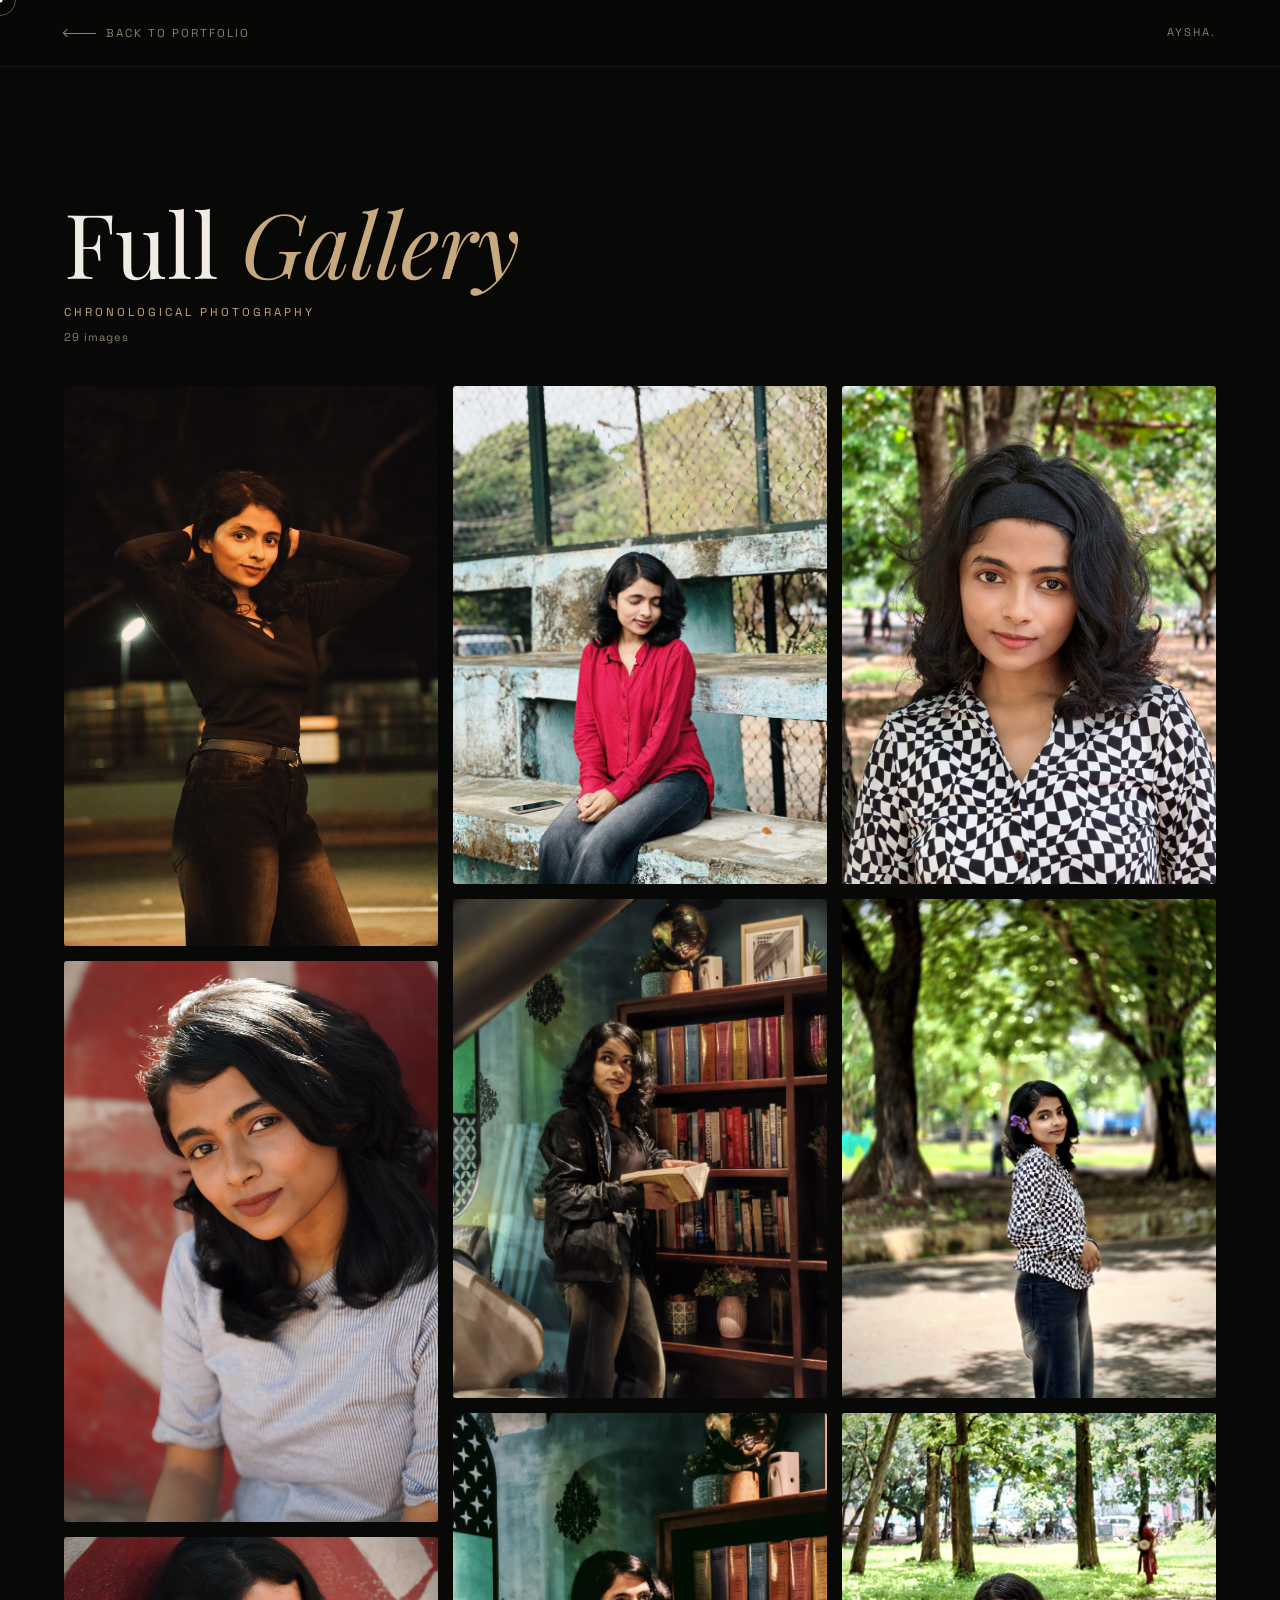
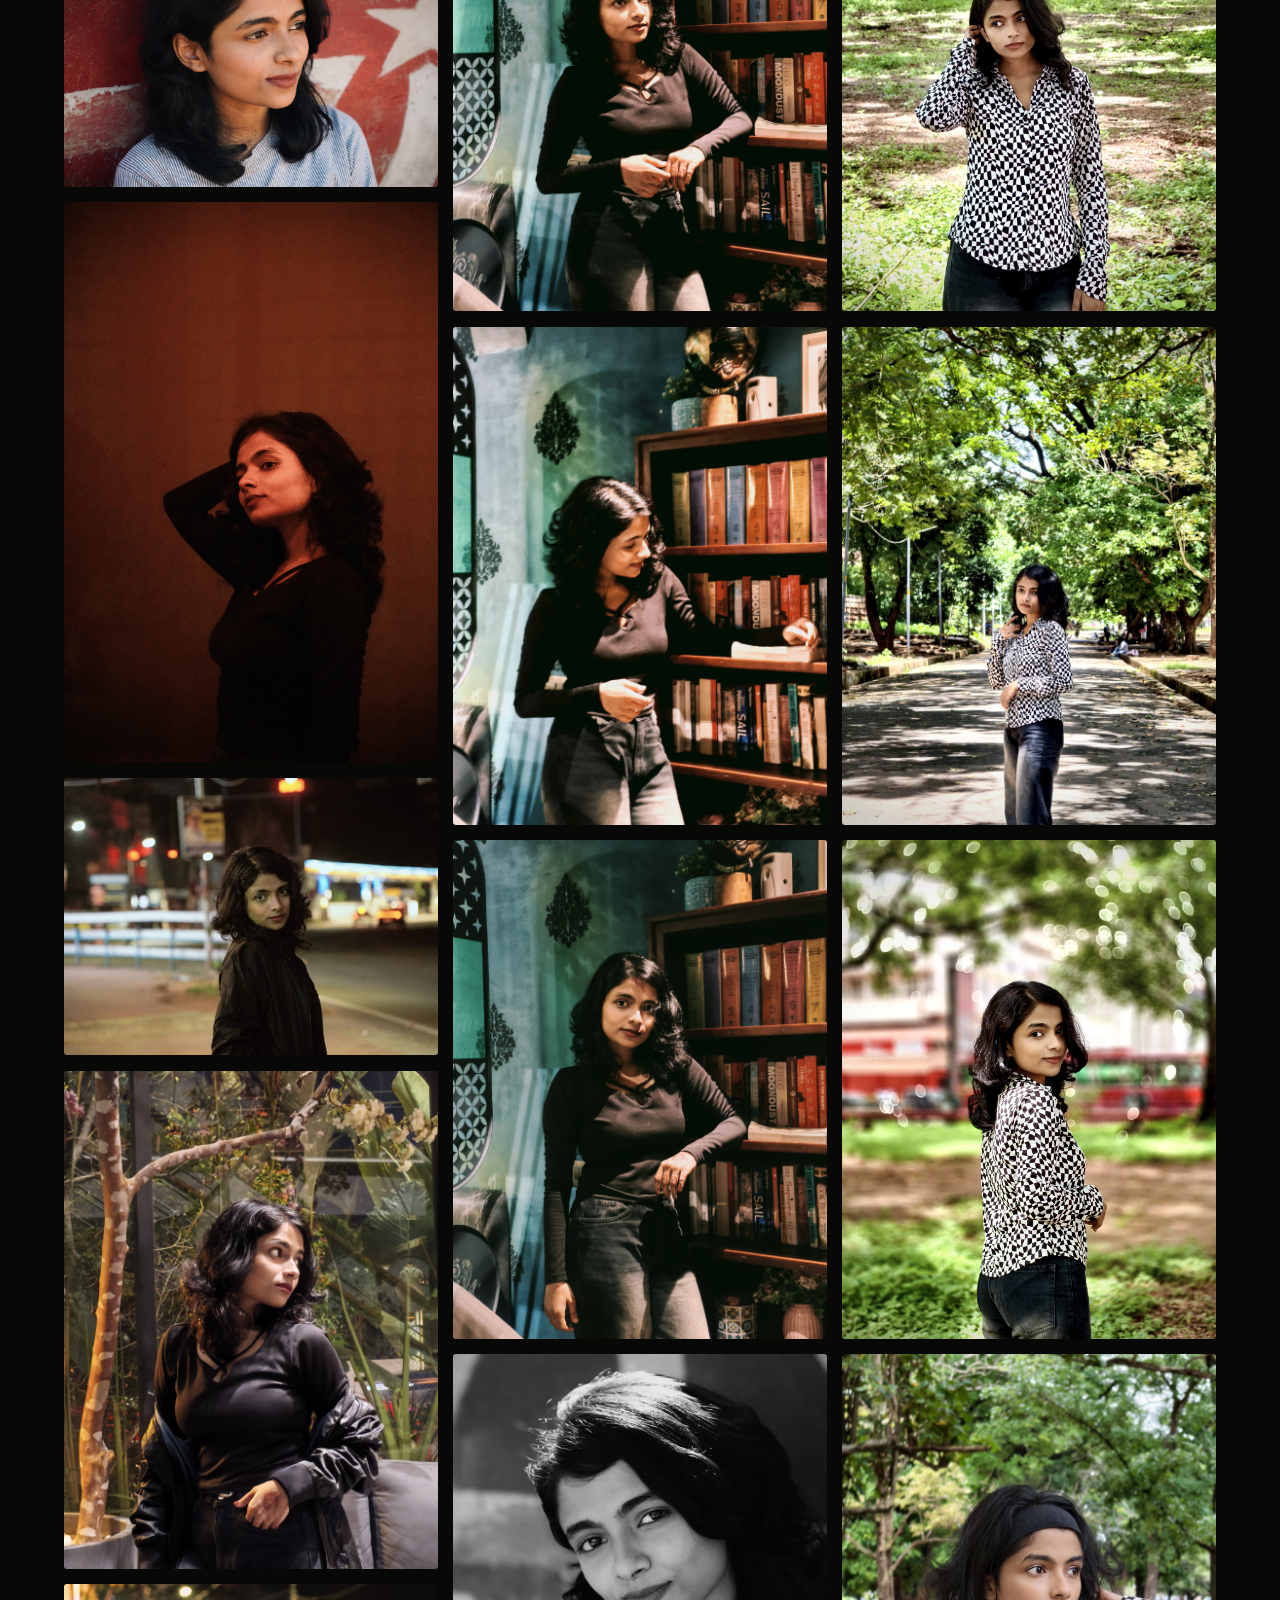
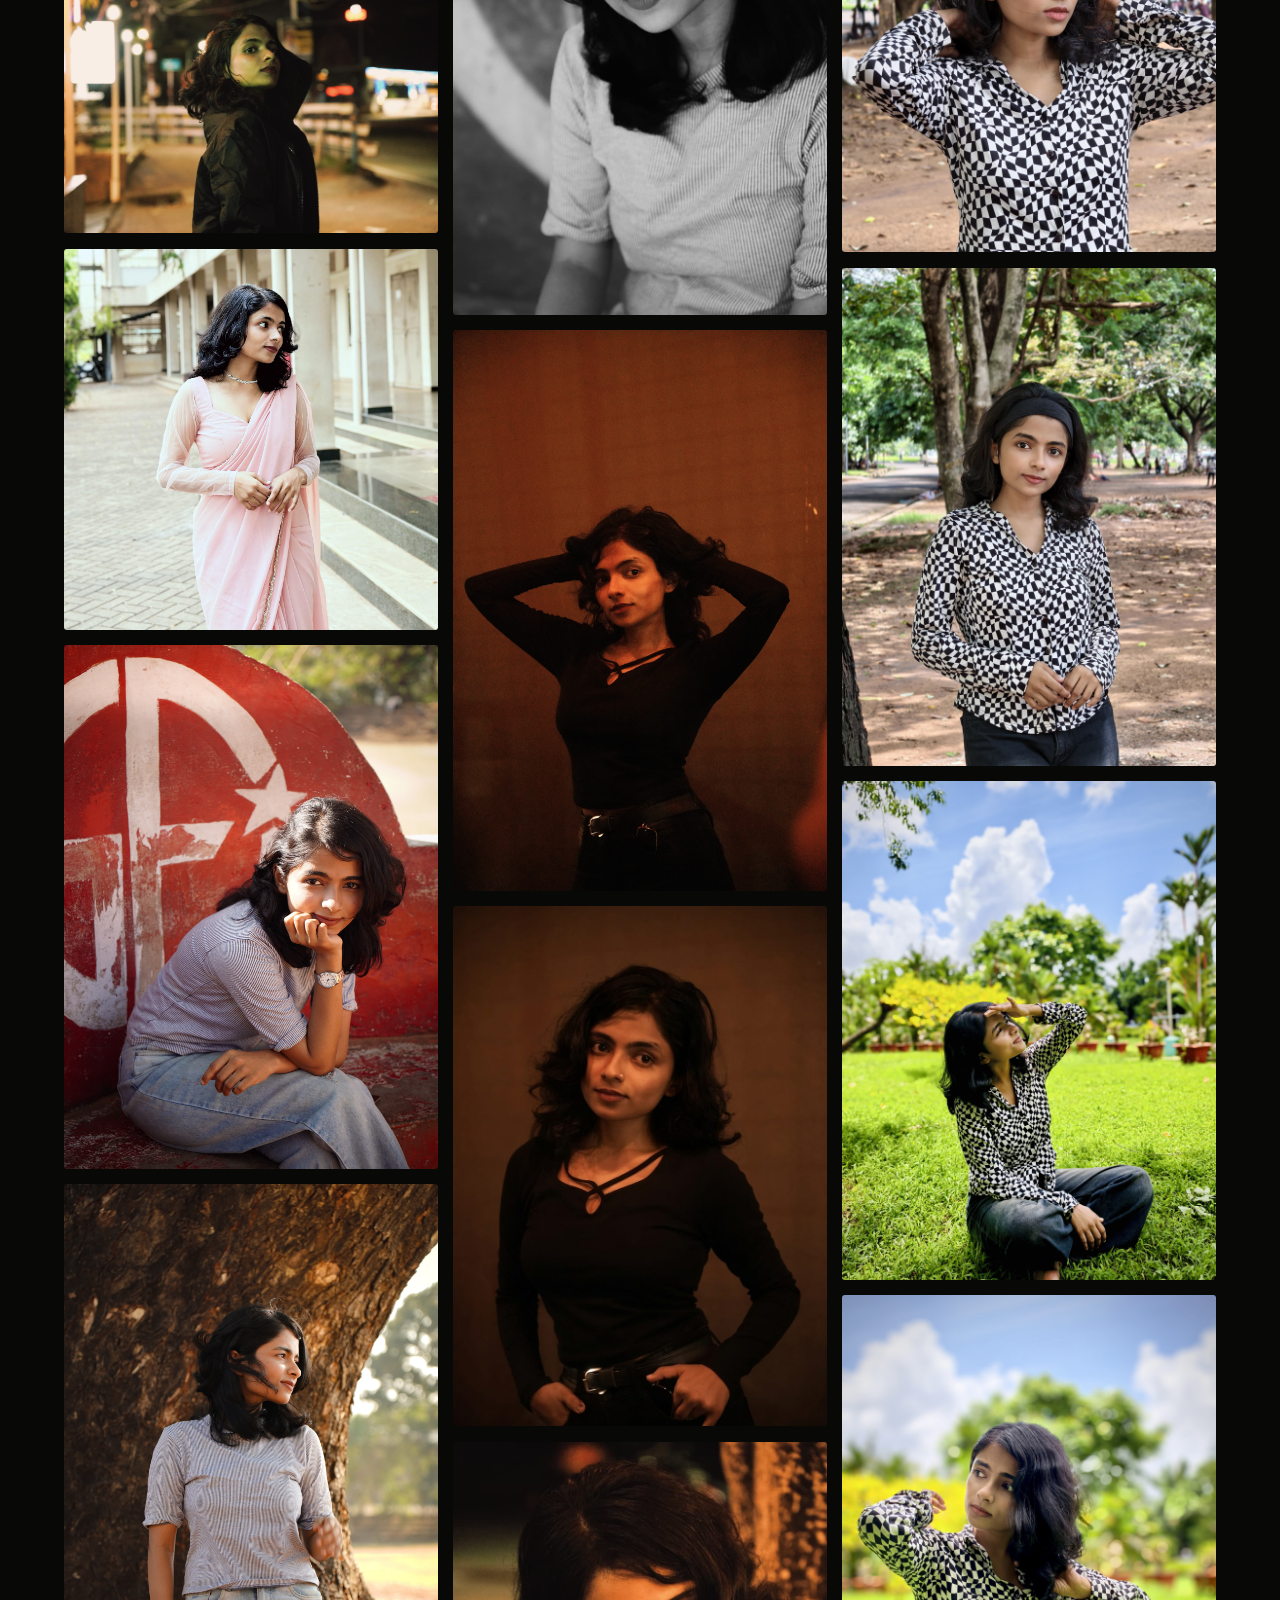
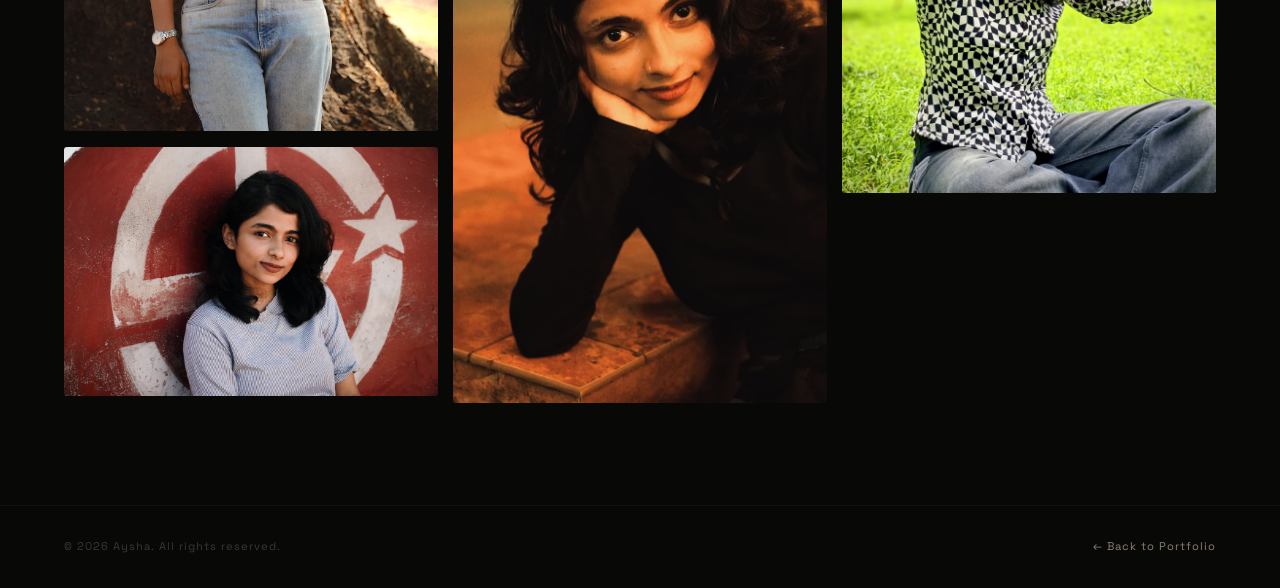
==== commit df3edcb0: "fix: updated ui and added more images" ====
--- a/gallery.html
+++ b/gallery.html
@@ -4,7 +4,7 @@
 <head>
     <meta charset="UTF-8">
     <meta name="viewport" content="width=device-width, initial-scale=1.0">
-    <title>Full Archive — Aysha Model Portfolio</title>
+    <title>Full Gallery — Aysha Model Portfolio</title>
     <meta name="description" content="Complete photography archive of Aysha — editorial model. Browse all shoots, portraits, and fashion campaigns.">
     <link rel="preconnect" href="https://fonts.googleapis.com">
     <link rel="preconnect" href="https://fonts.gstatic.com" crossorigin>
@@ -37,19 +37,10 @@
 
     <!-- ── Gallery Header ───────────────────────────────────── -->
     <section class="gallery-page-header">
-        <h1 class="animate-up">Full <em>Archive</em></h1>
+        <h1 class="animate-up">Full <em>Gallery</em></h1>
         <p class="gallery-subtitle animate-up" style="animation-delay: 0.15s;">Chronological Photography</p>
-        <p class="gallery-count animate-up" id="galleryCount" style="animation-delay: 0.25s;">21 images</p>
+        <p class="gallery-count animate-up" id="galleryCount" style="animation-delay: 0.25s;">29 images</p>
     </section>
-
-    <!-- ── Filter Bar ───────────────────────────────────────── -->
-    <div class="filter-bar" role="group" aria-label="Filter photos by category">
-        <button class="filter-btn active" data-filter="all" id="filterAll">All</button>
-        <button class="filter-btn" data-filter="editorial" id="filterEditorial">Editorial</button>
-        <button class="filter-btn" data-filter="outdoor" id="filterOutdoor">Outdoor</button>
-        <button class="filter-btn" data-filter="studio" id="filterStudio">Studio</button>
-        <button class="filter-btn" data-filter="bw" id="filterBW">Black &amp; White</button>
-    </div>
 
     <!-- ── Masonry Gallery ───────────────────────────────────── -->
     <section class="masonry-gallery" id="masonryGallery" aria-label="Photo gallery">
@@ -117,6 +108,7 @@
             <img src="images/gallery16.jpeg" alt="Outdoor portrait 16" loading="lazy">
             <div class="masonry-hover-label"><span>Outdoor</span></div>
         </div>
+
         <div class="masonry-item reveal" data-category="outdoor" data-src="images/gallery18.jpeg">
             <img src="images/gallery18.jpeg" alt="Outdoor portrait 18" loading="lazy">
             <div class="masonry-hover-label"><span>Outdoor</span></div>
@@ -136,6 +128,38 @@
         <div class="masonry-item reveal" data-category="editorial" data-src="images/gallery22.jpeg">
             <img src="images/gallery22.jpeg" alt="Editorial portrait 22" loading="lazy">
             <div class="masonry-hover-label"><span>Editorial</span></div>
+        </div>
+        <div class="masonry-item reveal" data-category="outdoor" data-src="images/gallery23.jpeg">
+            <img src="images/gallery23.jpeg" alt="Outdoor portrait 23" loading="lazy">
+            <div class="masonry-hover-label"><span>Outdoor</span></div>
+        </div>
+        <div class="masonry-item reveal" data-category="editorial" data-src="images/gallery24.jpeg">
+            <img src="images/gallery24.jpeg" alt="Editorial portrait 24" loading="lazy">
+            <div class="masonry-hover-label"><span>Editorial</span></div>
+        </div>
+        <div class="masonry-item reveal" data-category="editorial" data-src="images/gallery25.jpeg">
+            <img src="images/gallery25.jpeg" alt="Editorial portrait 25" loading="lazy">
+            <div class="masonry-hover-label"><span>Editorial</span></div>
+        </div>
+        <div class="masonry-item reveal" data-category="outdoor" data-src="images/gallery26.jpeg">
+            <img src="images/gallery26.jpeg" alt="Outdoor portrait 26" loading="lazy">
+            <div class="masonry-hover-label"><span>Outdoor</span></div>
+        </div>
+        <div class="masonry-item reveal" data-category="outdoor" data-src="images/gallery27.jpeg">
+            <img src="images/gallery27.jpeg" alt="Outdoor portrait 27" loading="lazy">
+            <div class="masonry-hover-label"><span>Outdoor</span></div>
+        </div>
+        <div class="masonry-item reveal" data-category="editorial" data-src="images/gallery28.jpeg">
+            <img src="images/gallery28.jpeg" alt="Editorial portrait 28" loading="lazy">
+            <div class="masonry-hover-label"><span>Editorial</span></div>
+        </div>
+        <div class="masonry-item reveal" data-category="studio" data-src="images/gallery29.jpeg">
+            <img src="images/gallery29.jpeg" alt="Studio portrait 29" loading="lazy">
+            <div class="masonry-hover-label"><span>Studio</span></div>
+        </div>
+        <div class="masonry-item reveal" data-category="outdoor" data-src="images/gallery30.jpeg">
+            <img src="images/gallery30.jpeg" alt="Outdoor portrait 30" loading="lazy">
+            <div class="masonry-hover-label"><span>Outdoor</span></div>
         </div>
     </section>
 
@@ -176,32 +200,8 @@
         }, { threshold: 0.06, rootMargin: '0px 0px -40px 0px' });
         revealEls.forEach(el => observer.observe(el));
 
-        // ── Gallery Filter ────────────────────────────────────
-        const filterBtns = document.querySelectorAll('.filter-btn');
-        const allItems   = document.querySelectorAll('.masonry-item');
-        const countEl    = document.getElementById('galleryCount');
-
-        function applyFilter(filter) {
-            let count = 0;
-            allItems.forEach(item => {
-                const match = filter === 'all' || item.dataset.category === filter;
-                if (match) {
-                    item.classList.remove('filtered-out');
-                    count++;
-                } else {
-                    item.classList.add('filtered-out');
-                }
-            });
-            countEl.textContent = `${count} image${count !== 1 ? 's' : ''}`;
-        }
-
-        filterBtns.forEach(btn => {
-            btn.addEventListener('click', () => {
-                filterBtns.forEach(b => b.classList.remove('active'));
-                btn.classList.add('active');
-                applyFilter(btn.dataset.filter);
-            });
-        });
+        // ── Gallery Items ─────────────────────────────────────
+        const allItems = document.querySelectorAll('.masonry-item');
 
         // ── Lightbox ──────────────────────────────────────────
         const lightbox      = document.getElementById('lightbox');
--- a/style.css
+++ b/style.css
@@ -12,7 +12,7 @@
     --surface:      #1a1917;
     --text:         #f0ebe3;
     --text-dim:     #8a8070;
-    --accent:       #c49a8a;       /* dusty rose */
+    --accent:       #C8A97E;       /* warm champagne gold */
     --gold:         #b8905a;       /* amber gold  */
     --white:        #faf8f5;
 
@@ -295,6 +295,8 @@
     animation: kenBurns 22s infinite alternate linear;
 }
 
+
+
 @keyframes kenBurns {
     0%   { transform: scale(1) translateX(0); }
     100% { transform: scale(1.07) translateX(-2%); }
@@ -309,8 +311,8 @@
 
 .scroll-indicator {
     position: absolute;
-    bottom: 4rem;
-    left: 5vw;
+    bottom: 3rem;
+    right: 4vw;
     z-index: 5;
     display: flex;
     flex-direction: column;
@@ -320,7 +322,7 @@
     font-size: 0.65rem;
     letter-spacing: 3px;
     text-transform: uppercase;
-    color: var(--text-dim);
+    color: rgba(240,235,227,0.5);
     opacity: 0;
     animation: fadeSlideUp 1s 1.3s var(--ease-out) forwards;
 }
@@ -410,8 +412,8 @@
 
 .bento-grid {
     display: grid;
-    grid-template-columns: repeat(12, 1fr);
-    grid-auto-rows: 10vw;
+    grid-template-columns: repeat(3, 1fr);
+    grid-auto-rows: 6vw;
     gap: var(--gap);
     padding: 0 5vw;
 }
@@ -473,13 +475,15 @@
     color: rgba(240, 235, 227, 0.15);
 }
 
-/* Grid span classes */
-.gi-1  { grid-column: span 4; grid-row: span 4; }   /* tall portrait  */
-.gi-2  { grid-column: span 5; grid-row: span 2; }   /* landscape      */
-.gi-3  { grid-column: span 3; grid-row: span 2; }   /* square-ish     */
-.gi-4  { grid-column: span 5; grid-row: span 3; }   /* tall rect      */
-.gi-5  { grid-column: span 4; grid-row: span 2; }   /* mid landscape  */
-.gi-6  { grid-column: span 3; grid-row: span 3; }   /* portrait       */
+/* Grid span classes — 8 items, vertical staggered 3-column layout, perfectly balanced heights (17 rows total per column) */
+.gi-1 { grid-column: 1; grid-row: span 6; }
+.gi-2 { grid-column: 2; grid-row: span 5; }
+.gi-3 { grid-column: 3; grid-row: span 8; }
+.gi-4 { grid-column: 1; grid-row: span 5; }
+.gi-5 { grid-column: 2; grid-row: span 6; }
+.gi-6 { grid-column: 3; grid-row: span 9; }
+.gi-7 { grid-column: 1; grid-row: span 6; }
+.gi-8 { grid-column: 2; grid-row: span 6; }
 
 .archive-action {
     text-align: center;
@@ -577,6 +581,7 @@
 .about-image-wrapper img {
     width: 100%;
     aspect-ratio: 3 / 4;
+    max-height: 70vh;
     object-fit: cover;
     object-position: center top;
     border-radius: var(--radius);
@@ -610,6 +615,12 @@
 
 .about-image-badge-inner {
     animation: badgeSpin 12s linear infinite reverse;
+    display: flex;
+    align-items: center;
+    justify-content: center;
+    text-align: center;
+    width: 100%;
+    height: 100%;
 }
 
 .about-content {
@@ -689,10 +700,12 @@
 /* ── Marquee Ticker ──────────────────────────────────────── */
 .marquee-strip {
     overflow: hidden;
-    background: var(--accent);
-    padding: 1rem 0;
+    background: #C8A97E;
+    padding: 1.1rem 0;
     white-space: nowrap;
     position: relative;
+    border-top: 1px solid rgba(0,0,0,0.08);
+    border-bottom: 1px solid rgba(0,0,0,0.08);
 }
 
 .marquee-inner {
@@ -705,14 +718,15 @@
     font-size: 0.72rem;
     letter-spacing: 3px;
     text-transform: uppercase;
-    color: var(--bg);
+    color: #1a1714;
     padding: 0 3rem;
 }
 
 .marquee-inner span::before {
     content: '✦';
     margin-right: 3rem;
-    opacity: 0.6;
+    opacity: 0.4;
+    color: #1a1714;
 }
 
 @keyframes marqueeScroll {
@@ -734,53 +748,84 @@
     text-transform: uppercase;
     color: var(--accent);
     margin-bottom: 1.5rem;
+}
+
+.contact-header-block {
+    max-width: 900px;
+    margin-bottom: 5rem;
 }
 
 .contact-2026 .giant-heading {
     font-family: var(--font-display);
     font-size: clamp(5rem, 11vw, 13rem);
     line-height: 0.92;
-    margin-bottom: 5rem;
+    margin-bottom: 2rem;
 }
 
 .contact-2026 .giant-heading i {
-    color: var(--accent);
+    color: #C8A97E;
     font-style: italic;
 }
 
-.contact-grid {
+.contact-tagline {
+    font-family: var(--font-body);
+    font-size: clamp(1rem, 1.3vw, 1.25rem);
+    color: var(--text-dim);
+    max-width: 520px;
+    line-height: 1.7;
+}
+
+/* ── Contact Cards ───────────────────────────────────────── */
+.contact-cards {
     display: grid;
-    grid-template-columns: 1fr 1fr;
-    gap: 4vw;
-    border-top: 1px solid rgba(240, 235, 227, 0.07);
-    padding-top: 3rem;
-}
-
-.contact-col-label {
-    font-family: var(--font-ui);
-    font-size: 0.65rem;
-    letter-spacing: 2px;
-    text-transform: uppercase;
-    color: var(--text-dim);
-    margin-bottom: 1.2rem;
-}
-
-.social-list {
+    grid-template-columns: repeat(3, 1fr);
+    gap: 1.5rem;
+}
+
+.contact-card {
+    border: 1px solid rgba(240, 235, 227, 0.08);
+    border-radius: 2px;
+    padding: 2.5rem 2rem;
     display: flex;
     flex-direction: column;
-    gap: 0.6rem;
-}
-
-.hover-underline {
+    gap: 0.75rem;
+    background: rgba(240, 235, 227, 0.02);
+    transition: border-color 0.4s var(--ease-out), background 0.4s var(--ease-out), transform 0.3s var(--ease-out);
+}
+
+.contact-card:hover {
+    border-color: rgba(240, 235, 227, 0.18);
+    background: rgba(240, 235, 227, 0.04);
+    transform: translateY(-4px);
+}
+
+.contact-card-icon {
+    font-size: 1.2rem;
+    color: var(--accent);
+    opacity: 0.75;
+    line-height: 1;
+    margin-bottom: 0.5rem;
+}
+
+.contact-card-label {
+    font-family: var(--font-ui);
+    font-size: 0.62rem;
+    letter-spacing: 2.5px;
+    text-transform: uppercase;
+    color: var(--text-dim);
+}
+
+.contact-card-link {
     font-family: var(--font-body);
-    font-size: clamp(1.1rem, 1.5vw, 1.5rem);
+    font-size: clamp(0.95rem, 1.2vw, 1.15rem);
     color: var(--text);
     position: relative;
     display: inline-block;
     transition: color 0.3s;
-}
-
-.hover-underline::after {
+    margin-top: auto;
+}
+
+.contact-card-link::after {
     content: '';
     position: absolute;
     bottom: -2px;
@@ -791,51 +836,18 @@
     transition: width 0.4s var(--ease-out);
 }
 
-.hover-underline:hover {
-    color: var(--accent);
-}
-
-.hover-underline:hover::after {
+.contact-card-link:hover {
+    color: var(--accent);
+}
+
+.contact-card-link:hover::after {
     width: 100%;
 }
 
-.email-block {
-    display: flex;
-    flex-direction: column;
-    justify-content: flex-end;
-}
-
-.email-label {
-    font-family: var(--font-ui);
-    font-size: 0.65rem;
-    letter-spacing: 2px;
-    text-transform: uppercase;
-    color: var(--text-dim);
-    margin-bottom: 0.5rem;
-}
-
-.email-link {
-    font-family: var(--font-body);
-    font-size: clamp(1.1rem, 1.8vw, 1.8rem);
-    color: var(--text);
-    transition: color 0.3s;
-    position: relative;
-    display: inline-block;
-}
-
-.email-link::after {
-    content: '';
-    position: absolute;
-    bottom: -2px;
-    left: 0;
-    width: 0;
-    height: 1px;
-    background: var(--accent);
-    transition: width 0.4s var(--ease-out);
-}
-
-.email-link:hover {
-    color: var(--accent);
+@media (max-width: 768px) {
+    .contact-cards {
+        grid-template-columns: 1fr;
+    }
 }
 
 .email-link:hover::after {
@@ -1104,15 +1116,17 @@
 /* ── Responsive ──────────────────────────────────────────── */
 @media (max-width: 1100px) {
     .bento-grid {
-        grid-template-columns: repeat(6, 1fr);
-        grid-auto-rows: 18vw;
-    }
-    .gi-1 { grid-column: span 3; grid-row: span 3; }
-    .gi-2 { grid-column: span 3; grid-row: span 2; }
-    .gi-3 { grid-column: span 3; grid-row: span 2; }
-    .gi-4 { grid-column: span 3; grid-row: span 2; }
-    .gi-5 { grid-column: span 3; grid-row: span 2; }
-    .gi-6 { grid-column: span 6; grid-row: span 2; }
+        grid-template-columns: repeat(2, 1fr);
+        grid-auto-rows: 9vw;
+    }
+    .gi-1 { grid-column: 1; grid-row: span 6; }
+    .gi-2 { grid-column: 2; grid-row: span 5; }
+    .gi-3 { grid-column: 1; grid-row: span 7; }
+    .gi-4 { grid-column: 2; grid-row: span 7; }
+    .gi-5 { grid-column: 1; grid-row: span 6; }
+    .gi-6 { grid-column: 2; grid-row: span 8; }
+    .gi-7 { grid-column: 1; grid-row: span 7; }
+    .gi-8 { grid-column: 2; grid-row: span 6; }
 }
 
 @media (max-width: 900px) {
@@ -1154,19 +1168,28 @@
     }
 
     .bento-grid {
-        grid-template-columns: 1fr 1fr;
-        grid-auto-rows: 55vw;
-        gap: 2vw;
-    }
-    .gi-1, .gi-2, .gi-3, .gi-4, .gi-5, .gi-6 {
-        grid-column: span 1;
-        grid-row: span 1;
-    }
-    .gi-1 { grid-column: span 2; }
+        grid-template-columns: 1fr;
+        grid-auto-rows: auto;
+        gap: 4vw;
+    }
+    .gi-1, .gi-2, .gi-3, .gi-4, .gi-5, .gi-6, .gi-7, .gi-8 {
+        grid-column: span 1 !important;
+        grid-row: span 1 !important;
+        aspect-ratio: 3 / 4;
+    }
 
     .about-grid {
         grid-template-columns: 1fr;
-        gap: 4rem;
+        gap: 3rem;
+    }
+    .about-image-wrapper {
+        max-width: 480px;
+        margin: 0 auto;
+        width: 100%;
+    }
+    .about-image-wrapper img {
+        max-height: 55vh;
+        aspect-ratio: 3 / 4;
     }
     .about-image-badge {
         width: 6rem;
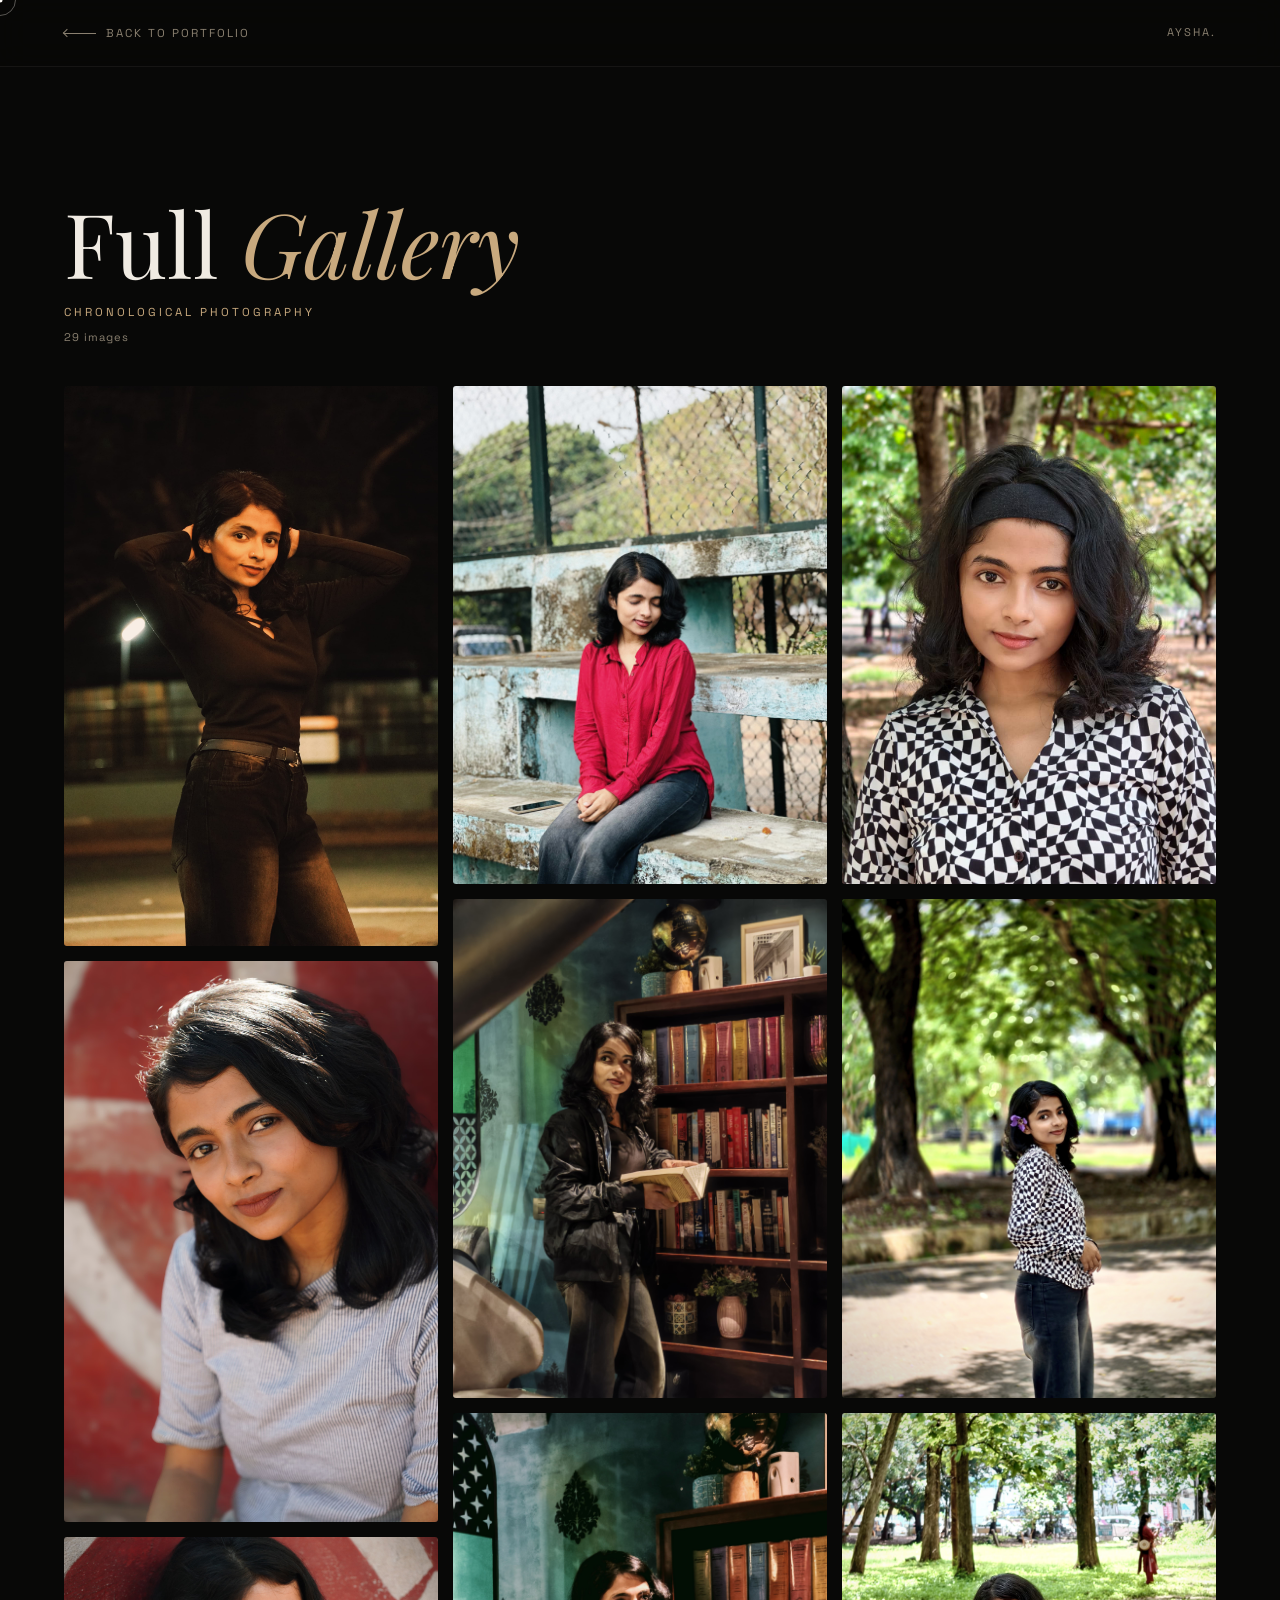
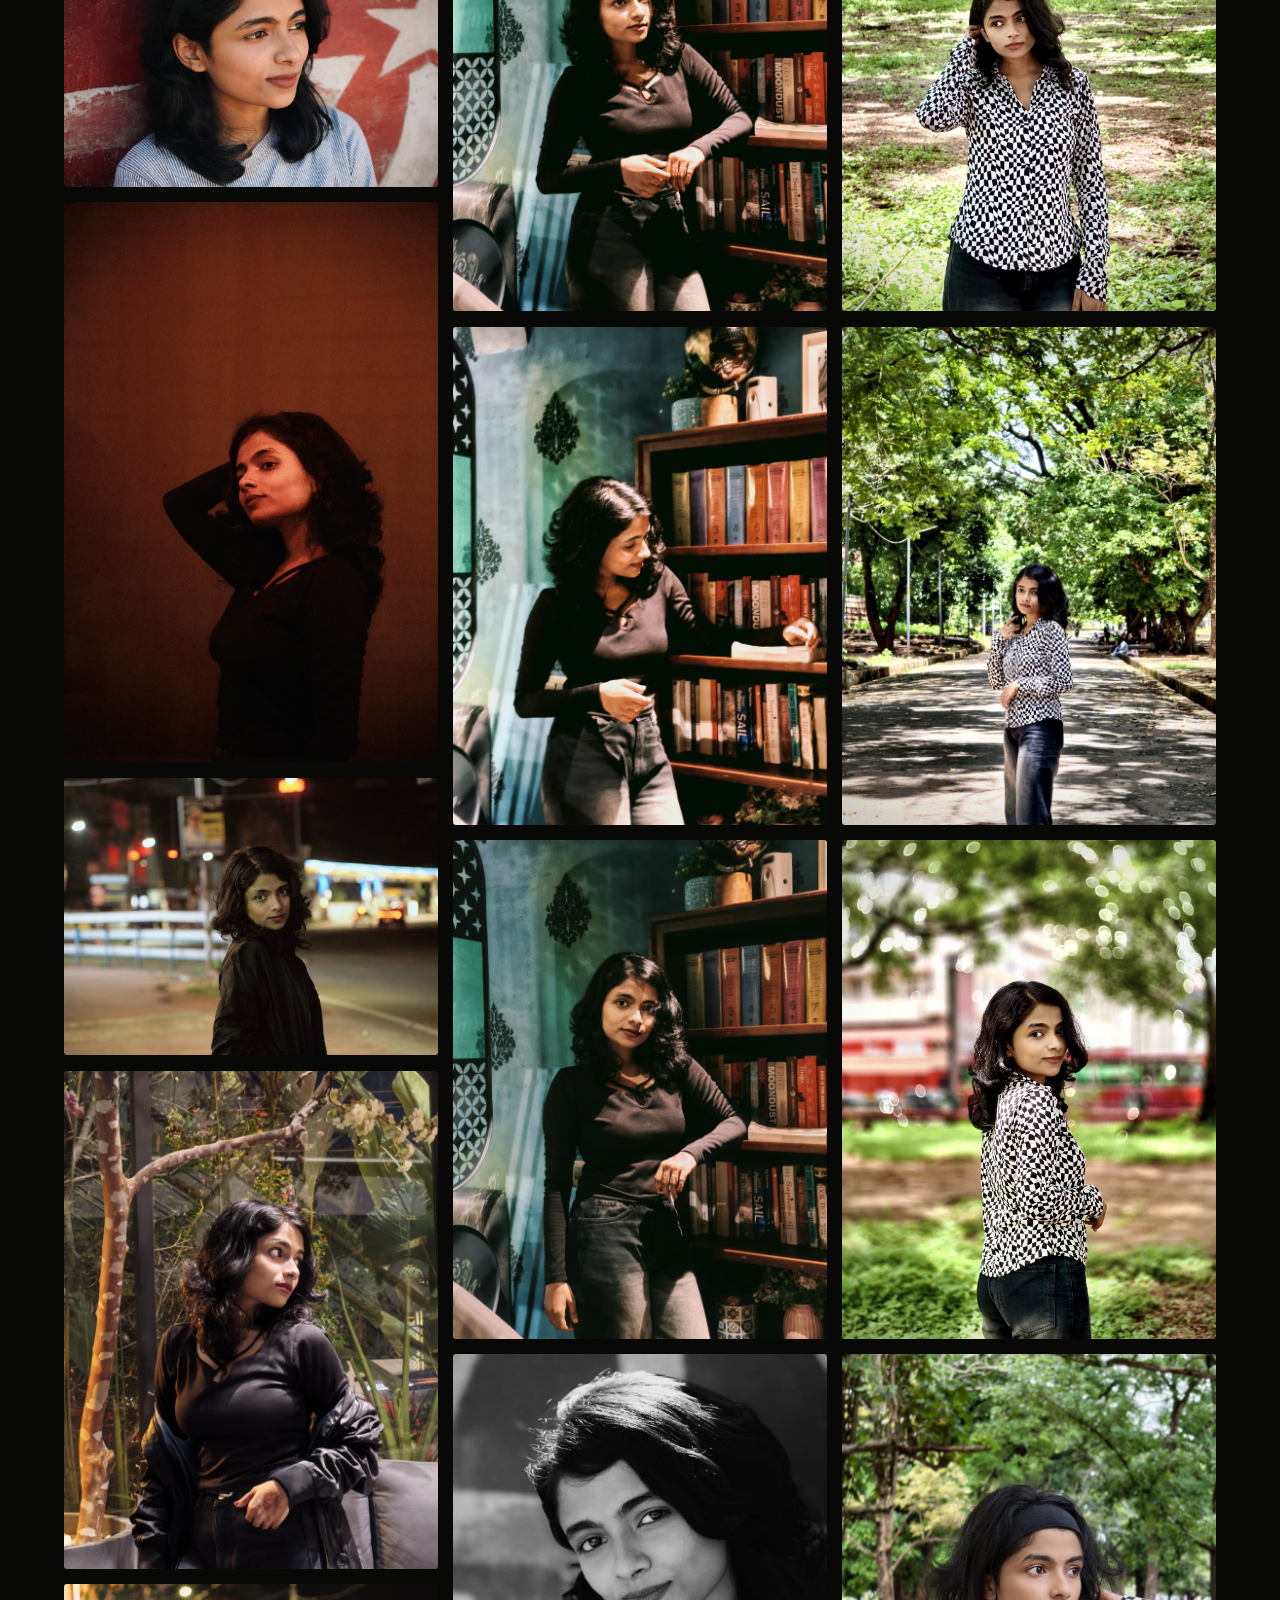
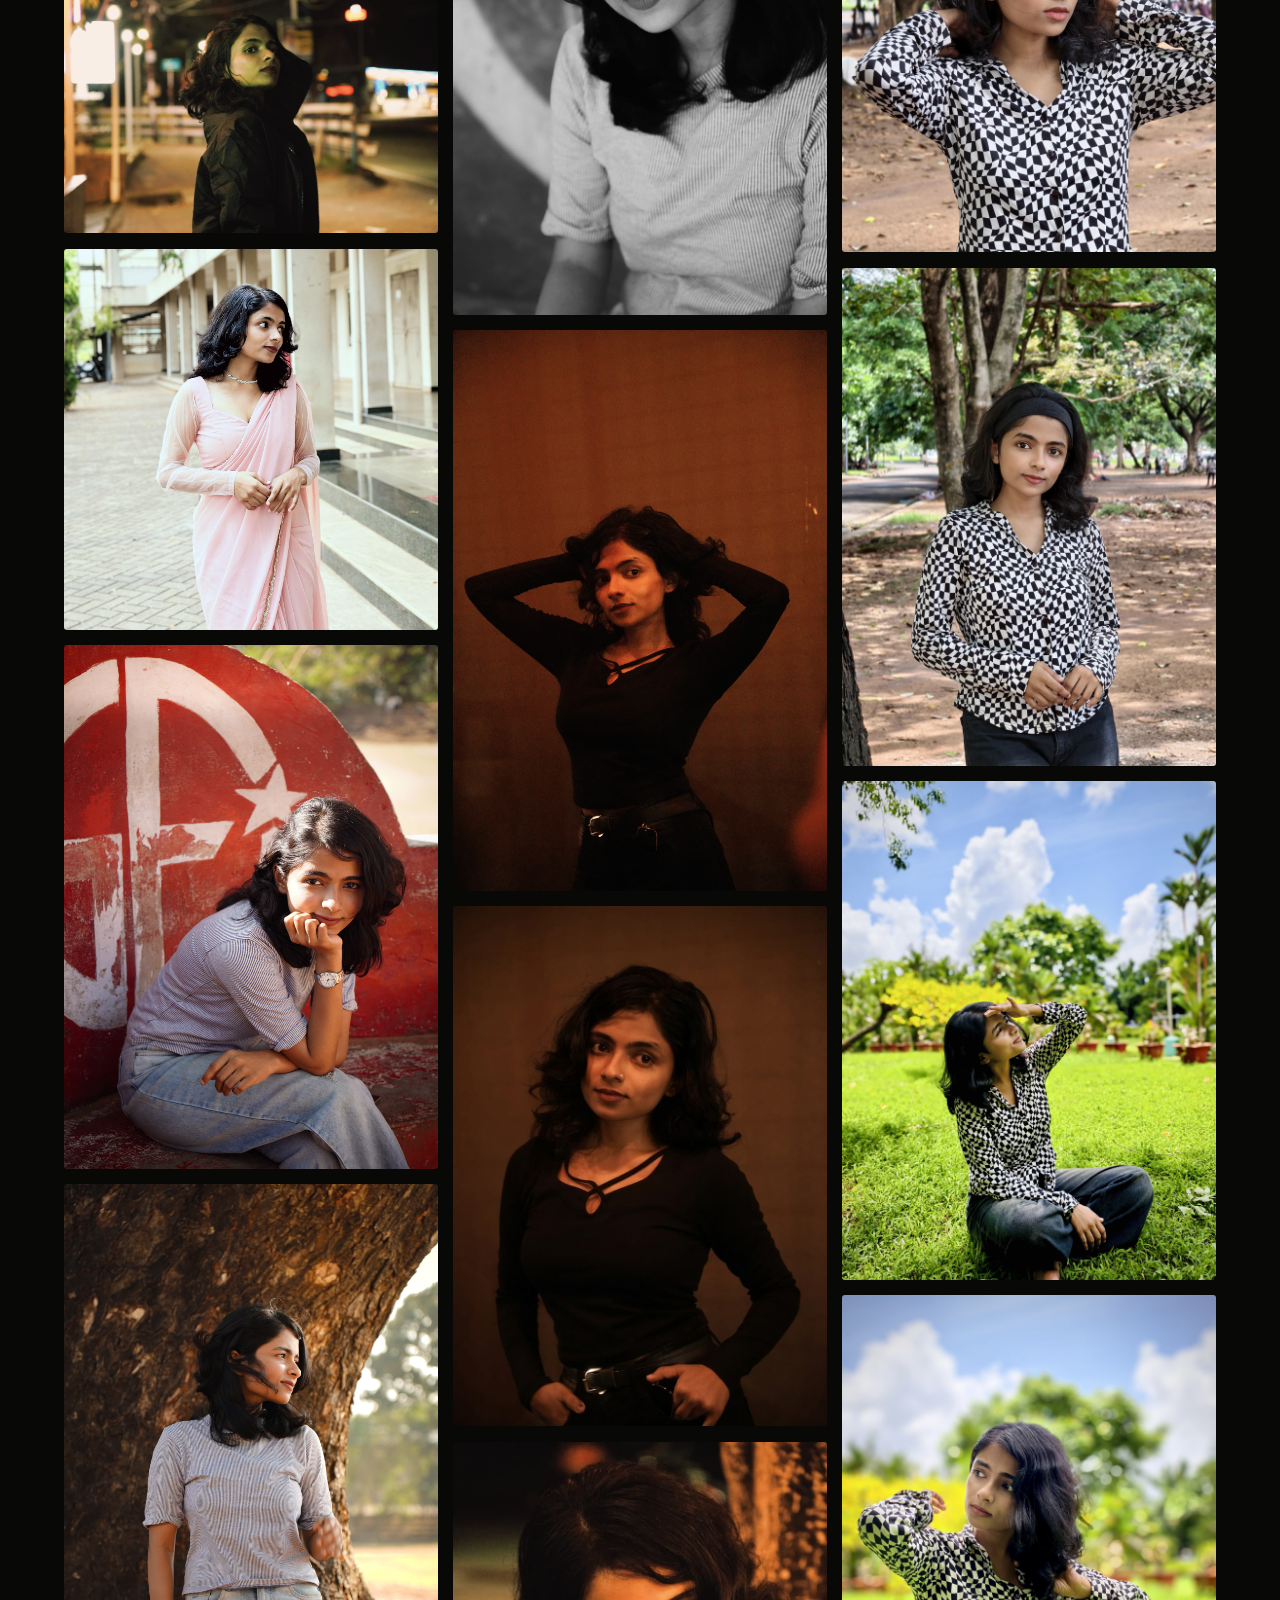
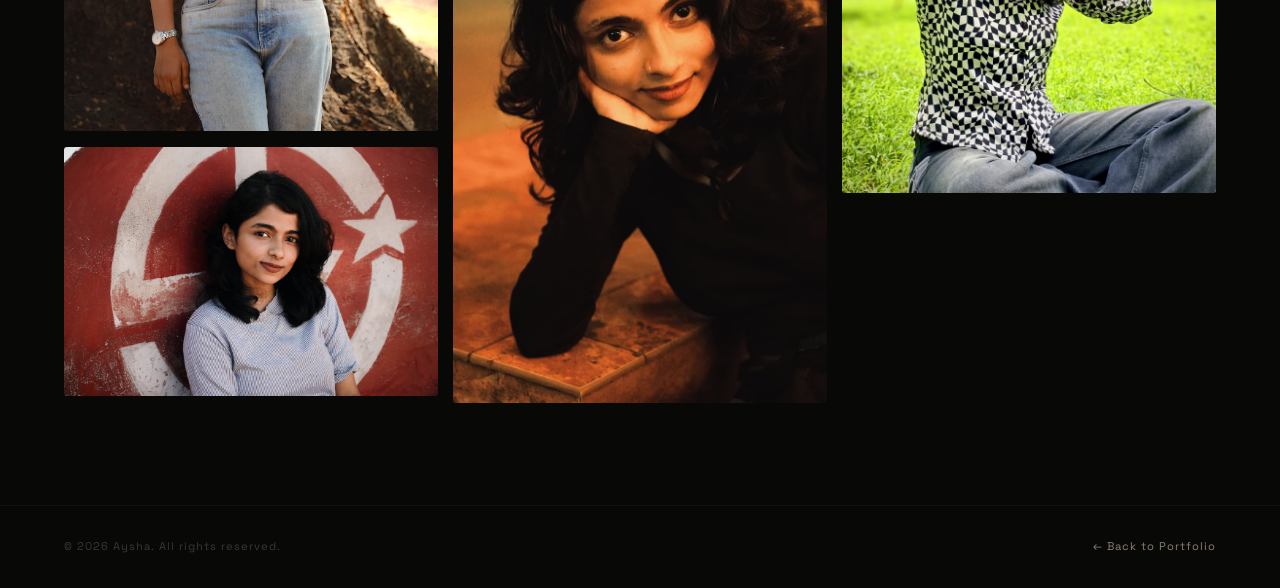
==== commit 711ffb27: "fix:  favicon,about section updated" ====
--- a/gallery.html
+++ b/gallery.html
@@ -6,6 +6,7 @@
     <meta name="viewport" content="width=device-width, initial-scale=1.0">
     <title>Full Gallery — Aysha Model Portfolio</title>
     <meta name="description" content="Complete photography archive of Aysha — editorial model. Browse all shoots, portraits, and fashion campaigns.">
+    <link rel="icon" type="image/svg+xml" href="data:image/svg+xml,%3Csvg xmlns='http://www.w3.org/2000/svg' viewBox='0 0 100 100'%3E%3Ctext y='.9em' font-size='90' font-family='serif' fill='%23C8A97E'%3EA%3C/text%3E%3C/svg%3E">
     <link rel="preconnect" href="https://fonts.googleapis.com">
     <link rel="preconnect" href="https://fonts.gstatic.com" crossorigin>
     <link href="https://fonts.googleapis.com/css2?family=Cormorant+Garamond:ital,wght@0,300;0,400;0,600;1,300;1,400&family=Playfair+Display:ital,wght@0,400;0,700;1,400&family=Space+Grotesk:wght@300;400;500;600&display=swap" rel="stylesheet">
@@ -188,6 +189,16 @@
             }
         });
 
+        // Toggle hover class for robust browser compatibility
+        const updateHoverState = () => {
+            const hoverables = document.querySelectorAll('a, button, [role="button"], .contact-row, .bento-item, .masonry-item');
+            hoverables.forEach(el => {
+                el.addEventListener('mouseenter', () => cursorOutline.classList.add('hovering'));
+                el.addEventListener('mouseleave', () => cursorOutline.classList.remove('hovering'));
+            });
+        };
+        updateHoverState();
+
         // ── Intersection Observer ─────────────────────────────
         const revealEls = document.querySelectorAll('.reveal, .animate-up');
         const observer = new IntersectionObserver((entries) => {
--- a/style.css
+++ b/style.css
@@ -89,9 +89,12 @@
 }
 
 body:has(a:hover) .cursor-outline,
-body:has(button:hover) .cursor-outline {
+body:has(button:hover) .cursor-outline,
+body:has([role="button"]:hover) .cursor-outline,
+body:has(.contact-row:hover) .cursor-outline,
+.cursor-outline.hovering {
     width: 52px; height: 52px;
-    background: rgba(196, 154, 138, 0.08);
+    background: rgba(200, 169, 126, 0.08);
     border-color: var(--accent);
 }
 
@@ -736,11 +739,23 @@
 
 /* ── Contact Section ─────────────────────────────────────── */
 .contact-2026 {
-    padding: 9vw 5vw 6vw;
+    padding: 8vw 5vw 8vw;
     position: relative;
     overflow: hidden;
 }
 
+.contact-wrapper {
+    display: grid;
+    grid-template-columns: 1.15fr 1.35fr;
+    gap: 7vw;
+    align-items: flex-start;
+}
+
+.contact-left {
+    display: flex;
+    flex-direction: column;
+}
+
 .contact-eyebrow {
     font-family: var(--font-ui);
     font-size: 0.7rem;
@@ -750,15 +765,10 @@
     margin-bottom: 1.5rem;
 }
 
-.contact-header-block {
-    max-width: 900px;
-    margin-bottom: 5rem;
-}
-
 .contact-2026 .giant-heading {
     font-family: var(--font-display);
-    font-size: clamp(5rem, 11vw, 13rem);
-    line-height: 0.92;
+    font-size: clamp(3.8rem, 8vw, 9rem);
+    line-height: 0.95;
     margin-bottom: 2rem;
 }
 
@@ -769,89 +779,90 @@
 
 .contact-tagline {
     font-family: var(--font-body);
-    font-size: clamp(1rem, 1.3vw, 1.25rem);
-    color: var(--text-dim);
-    max-width: 520px;
+    font-size: clamp(1.05rem, 1.4vw, 1.35rem);
+    color: var(--text-dim);
+    max-width: 480px;
     line-height: 1.7;
 }
 
-/* ── Contact Cards ───────────────────────────────────────── */
-.contact-cards {
-    display: grid;
-    grid-template-columns: repeat(3, 1fr);
-    gap: 1.5rem;
-}
-
-.contact-card {
-    border: 1px solid rgba(240, 235, 227, 0.08);
-    border-radius: 2px;
-    padding: 2.5rem 2rem;
+/* ── Contact Row List ────────────────────────────────────── */
+.contact-right {
     display: flex;
     flex-direction: column;
-    gap: 0.75rem;
-    background: rgba(240, 235, 227, 0.02);
-    transition: border-color 0.4s var(--ease-out), background 0.4s var(--ease-out), transform 0.3s var(--ease-out);
-}
-
-.contact-card:hover {
-    border-color: rgba(240, 235, 227, 0.18);
-    background: rgba(240, 235, 227, 0.04);
-    transform: translateY(-4px);
-}
-
-.contact-card-icon {
-    font-size: 1.2rem;
-    color: var(--accent);
-    opacity: 0.75;
-    line-height: 1;
-    margin-bottom: 0.5rem;
-}
-
-.contact-card-label {
-    font-family: var(--font-ui);
-    font-size: 0.62rem;
-    letter-spacing: 2.5px;
-    text-transform: uppercase;
-    color: var(--text-dim);
-}
-
-.contact-card-link {
+    width: 100%;
+}
+
+.contact-row {
+    display: flex;
+    align-items: center;
+    padding: 2.2rem 0;
+    border-bottom: 1px solid rgba(240, 235, 227, 0.07);
+    transition: padding-left 0.4s var(--ease-out), border-color 0.4s var(--ease-out);
+    cursor: pointer;
+    text-decoration: none;
+    outline: none;
+}
+
+.contact-row:first-child {
+    border-top: 1px solid rgba(240, 235, 227, 0.07);
+}
+
+.contact-row:hover,
+.contact-row:focus-within {
+    padding-left: 1.5rem;
+    border-color: var(--accent);
+}
+
+.contact-num {
+    font-family: var(--font-ui);
+    font-size: 0.65rem;
+    color: var(--accent);
+    margin-right: 2.5rem;
+    opacity: 0.7;
+    font-weight: 500;
+}
+
+.contact-label {
+    font-family: var(--font-ui);
+    font-size: 0.7rem;
+    letter-spacing: 2px;
+    text-transform: uppercase;
+    color: var(--text-dim);
+    width: 8rem;
+    transition: color 0.3s;
+}
+
+.contact-row:hover .contact-label {
+    color: var(--text);
+}
+
+.contact-link {
     font-family: var(--font-body);
-    font-size: clamp(0.95rem, 1.2vw, 1.15rem);
+    font-size: clamp(1.25rem, 2.2vw, 2.1rem);
     color: var(--text);
-    position: relative;
+    text-decoration: none;
+    flex-grow: 1;
+    display: flex;
+    justify-content: space-between;
+    align-items: center;
+    transition: color 0.3s;
+}
+
+.contact-row:hover .contact-link {
+    color: var(--accent);
+}
+
+.contact-arrow {
+    font-style: normal;
     display: inline-block;
-    transition: color 0.3s;
-    margin-top: auto;
-}
-
-.contact-card-link::after {
-    content: '';
-    position: absolute;
-    bottom: -2px;
-    left: 0;
-    width: 0;
-    height: 1px;
-    background: var(--accent);
-    transition: width 0.4s var(--ease-out);
-}
-
-.contact-card-link:hover {
-    color: var(--accent);
-}
-
-.contact-card-link:hover::after {
-    width: 100%;
-}
-
-@media (max-width: 768px) {
-    .contact-cards {
-        grid-template-columns: 1fr;
-    }
-}
-
-.email-link:hover::after {
-    width: 100%;
+    transition: transform 0.4s var(--ease-out);
+    color: var(--text-dim);
+    margin-left: 1rem;
+}
+
+.contact-row:hover .contact-arrow {
+    transform: translate(6px, -6px);
+    color: var(--accent);
 }
 
 /* ── Footer ──────────────────────────────────────────────── */
@@ -912,6 +923,7 @@
     border: none;
     transition: color 0.3s;
     padding: 0.5rem;
+    z-index: 10;
 }
 
 .lightbox-close:hover {
@@ -933,6 +945,7 @@
     display: flex;
     align-items: center;
     justify-content: center;
+    z-index: 10;
 }
 
 .lightbox-nav:hover {
@@ -1000,7 +1013,7 @@
 .filter-btn.active {
     border-color: var(--accent);
     color: var(--accent);
-    background: rgba(196, 154, 138, 0.06);
+    background: rgba(200, 169, 126, 0.06);
 }
 
 /* Masonry Gallery */
@@ -1199,9 +1212,22 @@
         font-size: 0.55rem;
     }
 
-    .contact-grid {
+    .contact-wrapper {
         grid-template-columns: 1fr;
-        gap: 3rem;
+        gap: 3.5rem;
+    }
+    .contact-row {
+        padding: 1.6rem 0;
+    }
+    .contact-num {
+        margin-right: 1.5rem;
+    }
+    .contact-label {
+        width: 5.5rem;
+        font-size: 0.65rem;
+    }
+    .contact-link {
+        font-size: clamp(1.1rem, 4vw, 1.4rem);
     }
 
     .masonry-gallery {
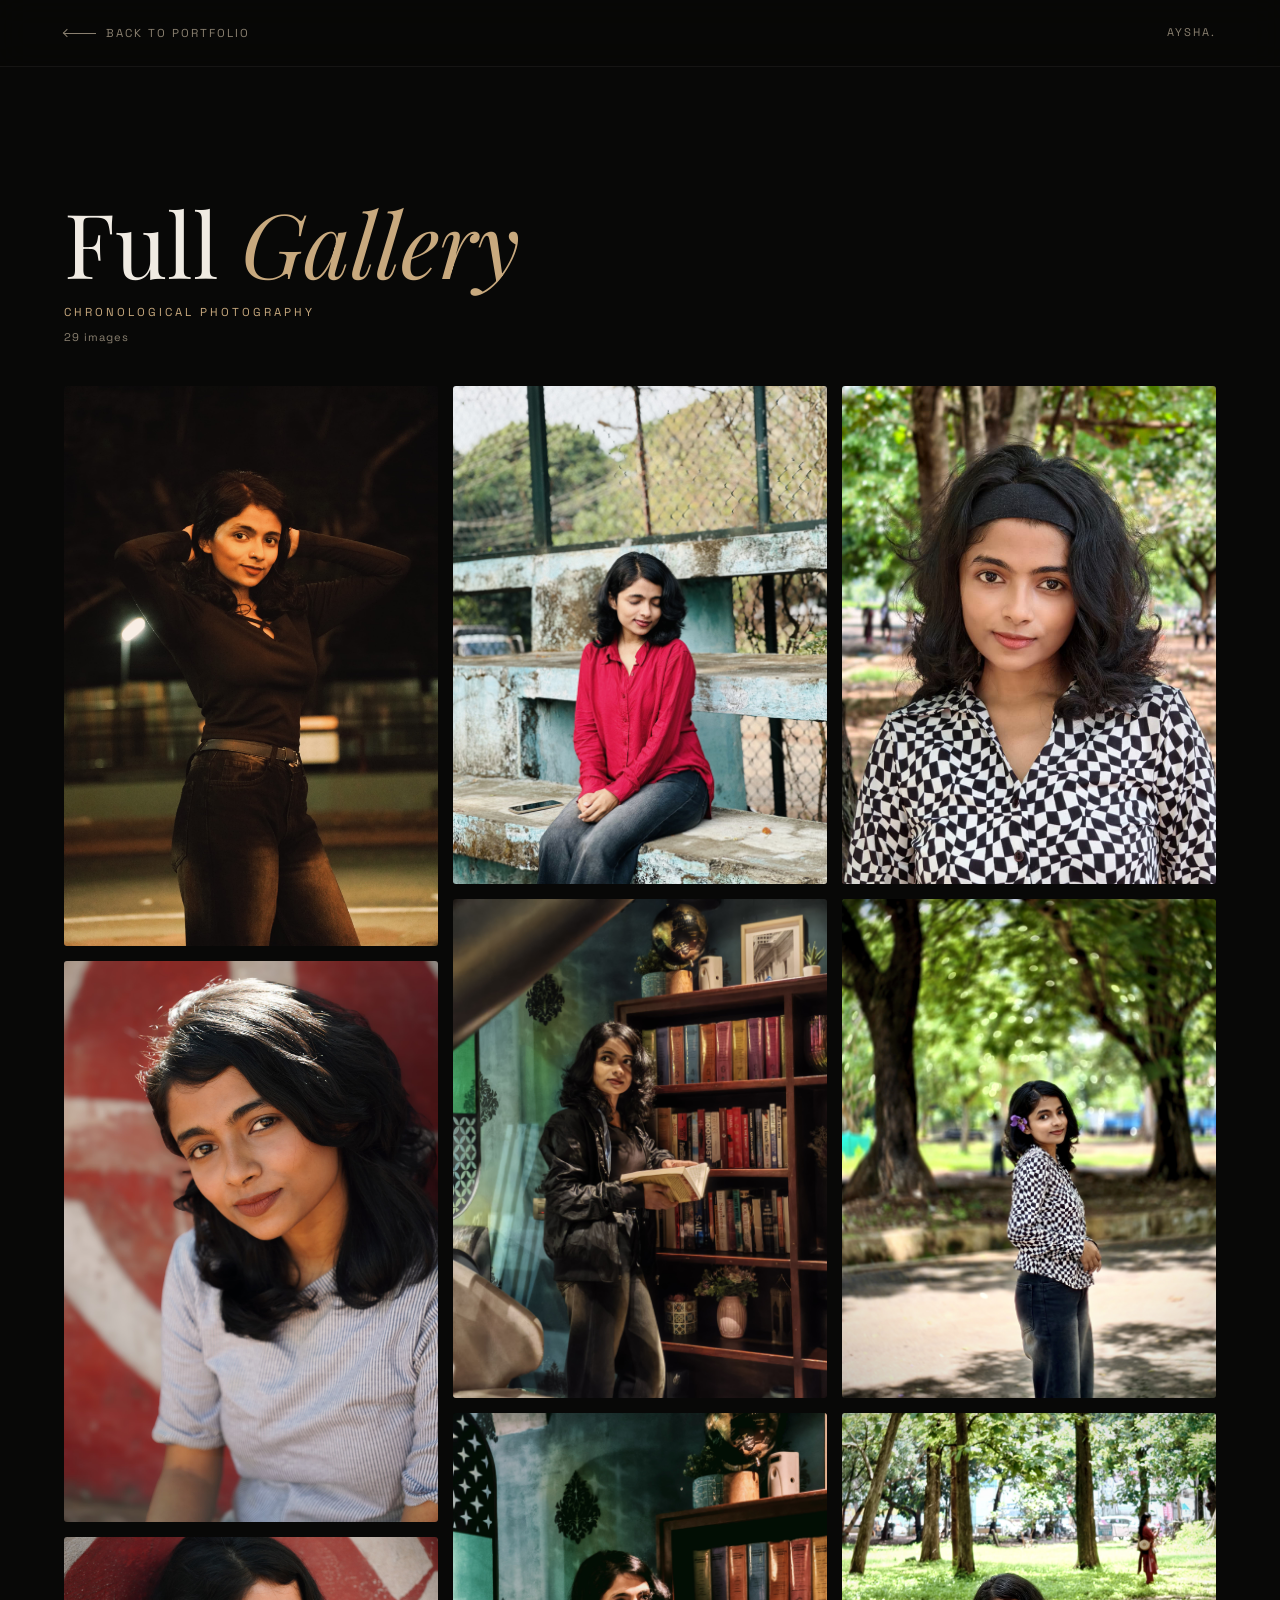
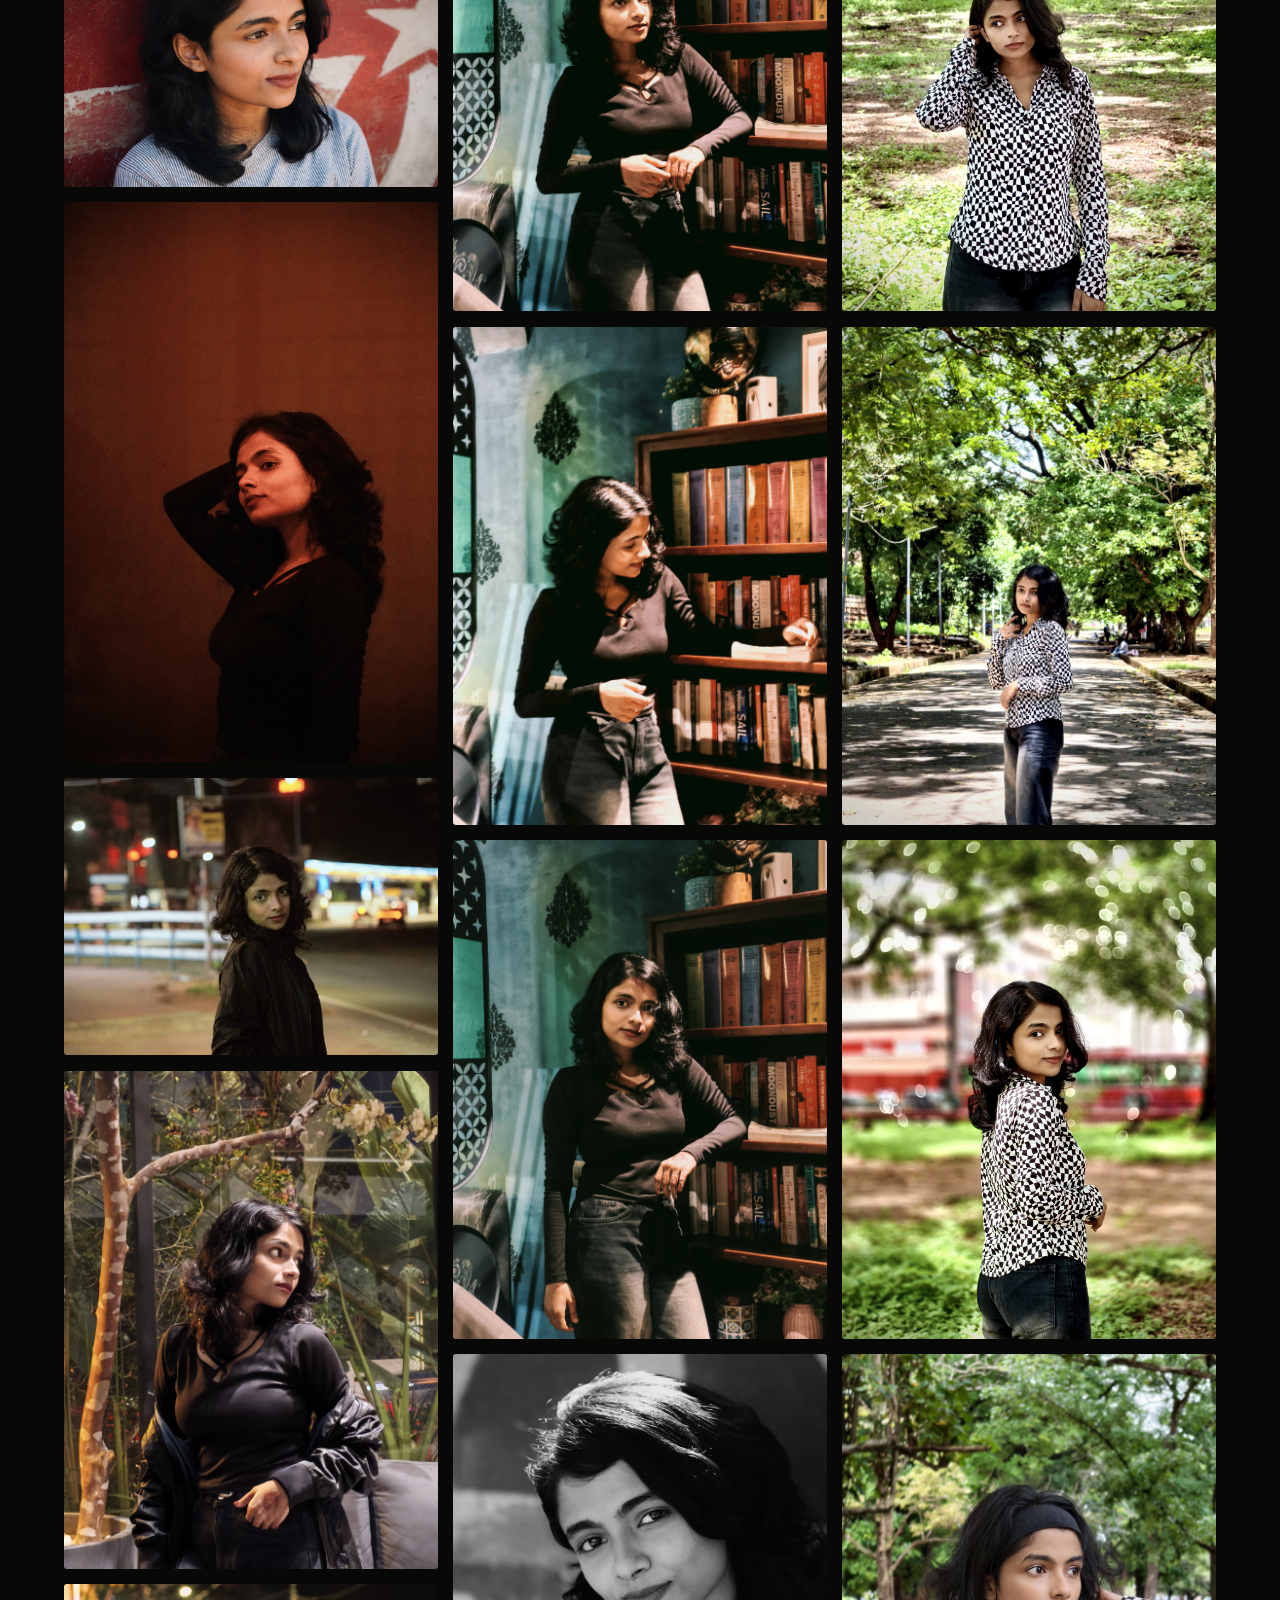
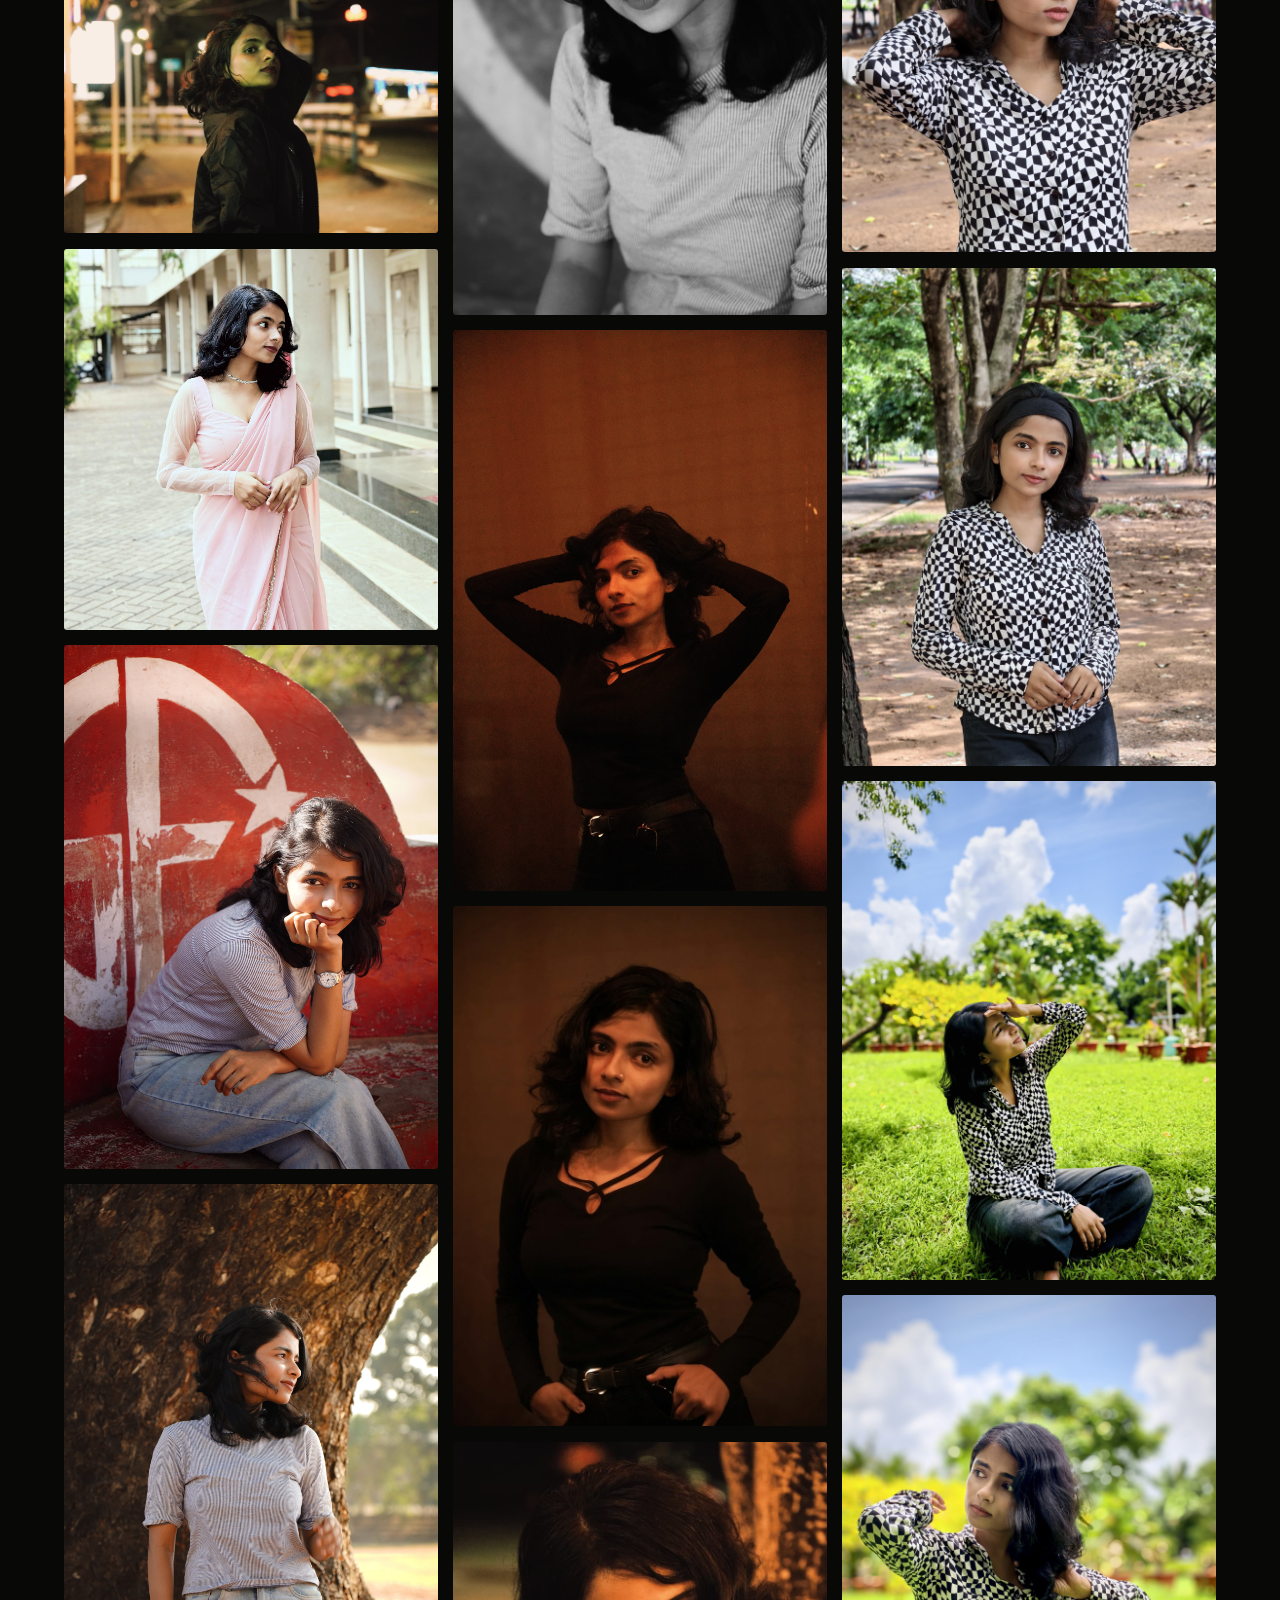
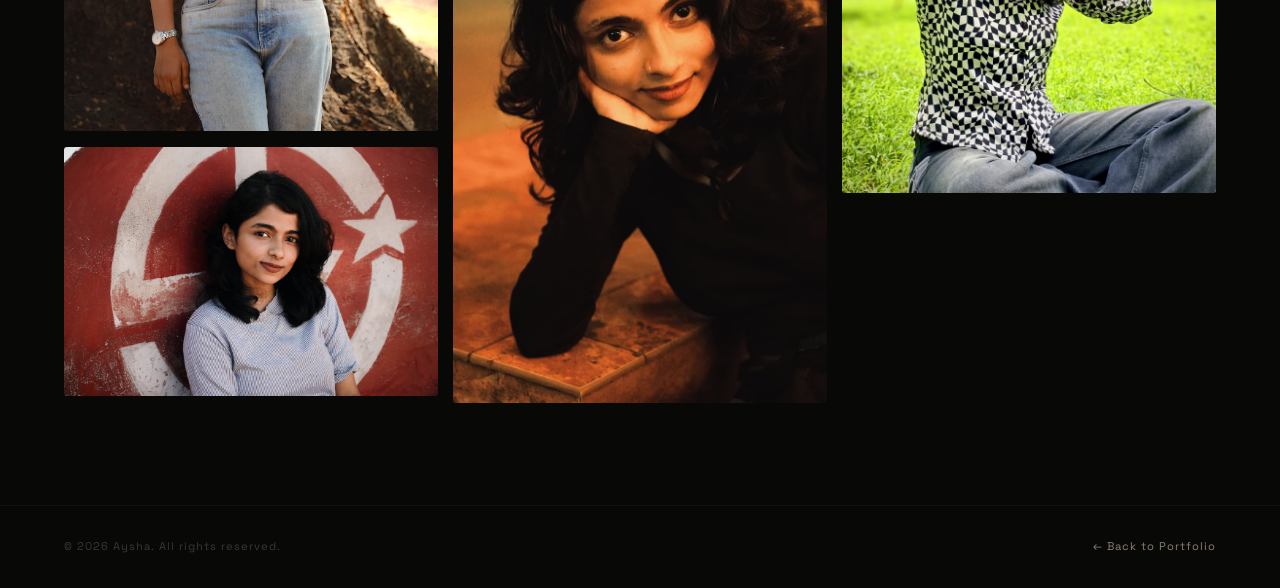
==== commit a8e28308: "fix: cursor removed,contact format updated" ====
--- a/gallery.html
+++ b/gallery.html
@@ -15,10 +15,6 @@
 
 <body>
 
-    <!-- Custom Cursor -->
-    <div class="cursor-dot" id="cursorDot"></div>
-    <div class="cursor-outline" id="cursorOutline"></div>
-
     <!-- Lightbox -->
     <div class="lightbox" id="lightbox" role="dialog" aria-modal="true" aria-label="Image viewer">
         <button class="lightbox-close" id="lightboxClose" aria-label="Close">ESC / CLOSE</button>
@@ -170,34 +166,6 @@
     </footer>
 
     <script>
-        // ── Custom Cursor ─────────────────────────────────────
-        const cursorDot = document.getElementById('cursorDot');
-        const cursorOutline = document.getElementById('cursorOutline');
-
-        window.addEventListener('mousemove', (e) => {
-            const { clientX: x, clientY: y } = e;
-            cursorDot.style.left = `${x}px`;
-            cursorDot.style.top  = `${y}px`;
-            if (cursorOutline.animate) {
-                cursorOutline.animate(
-                    { left: `${x}px`, top: `${y}px` },
-                    { duration: 500, fill: 'forwards' }
-                );
-            } else {
-                cursorOutline.style.left = `${x}px`;
-                cursorOutline.style.top  = `${y}px`;
-            }
-        });
-
-        // Toggle hover class for robust browser compatibility
-        const updateHoverState = () => {
-            const hoverables = document.querySelectorAll('a, button, [role="button"], .contact-row, .bento-item, .masonry-item');
-            hoverables.forEach(el => {
-                el.addEventListener('mouseenter', () => cursorOutline.classList.add('hovering'));
-                el.addEventListener('mouseleave', () => cursorOutline.classList.remove('hovering'));
-            });
-        };
-        updateHoverState();
 
         // ── Intersection Observer ─────────────────────────────
         const revealEls = document.querySelectorAll('.reveal, .animate-up');
--- a/style.css
+++ b/style.css
@@ -33,7 +33,6 @@
     margin: 0;
     padding: 0;
     box-sizing: border-box;
-    cursor: none;
 }
 
 html {
@@ -61,42 +60,7 @@
 }
 
 /* ── Custom Cursor ───────────────────────────────────────── */
-.cursor-dot {
-    position: fixed;
-    top: 0; left: 0;
-    width: 5px; height: 5px;
-    background: var(--white);
-    border-radius: 50%;
-    z-index: 10000;
-    pointer-events: none;
-    transform: translate(-50%, -50%);
-    transition: width 0.2s, height 0.2s, background 0.2s;
-}
-
-.cursor-outline {
-    position: fixed;
-    top: 0; left: 0;
-    width: 32px; height: 32px;
-    border: 1px solid rgba(240, 235, 227, 0.35);
-    border-radius: 50%;
-    z-index: 9999;
-    pointer-events: none;
-    transform: translate(-50%, -50%);
-    transition: width 0.25s var(--ease-out),
-                height 0.25s var(--ease-out),
-                border-color 0.25s,
-                background 0.25s;
-}
-
-body:has(a:hover) .cursor-outline,
-body:has(button:hover) .cursor-outline,
-body:has([role="button"]:hover) .cursor-outline,
-body:has(.contact-row:hover) .cursor-outline,
-.cursor-outline.hovering {
-    width: 52px; height: 52px;
-    background: rgba(200, 169, 126, 0.08);
-    border-color: var(--accent);
-}
+
 
 /* ── Scroll Animations ───────────────────────────────────── */
 .reveal, .animate-up {
